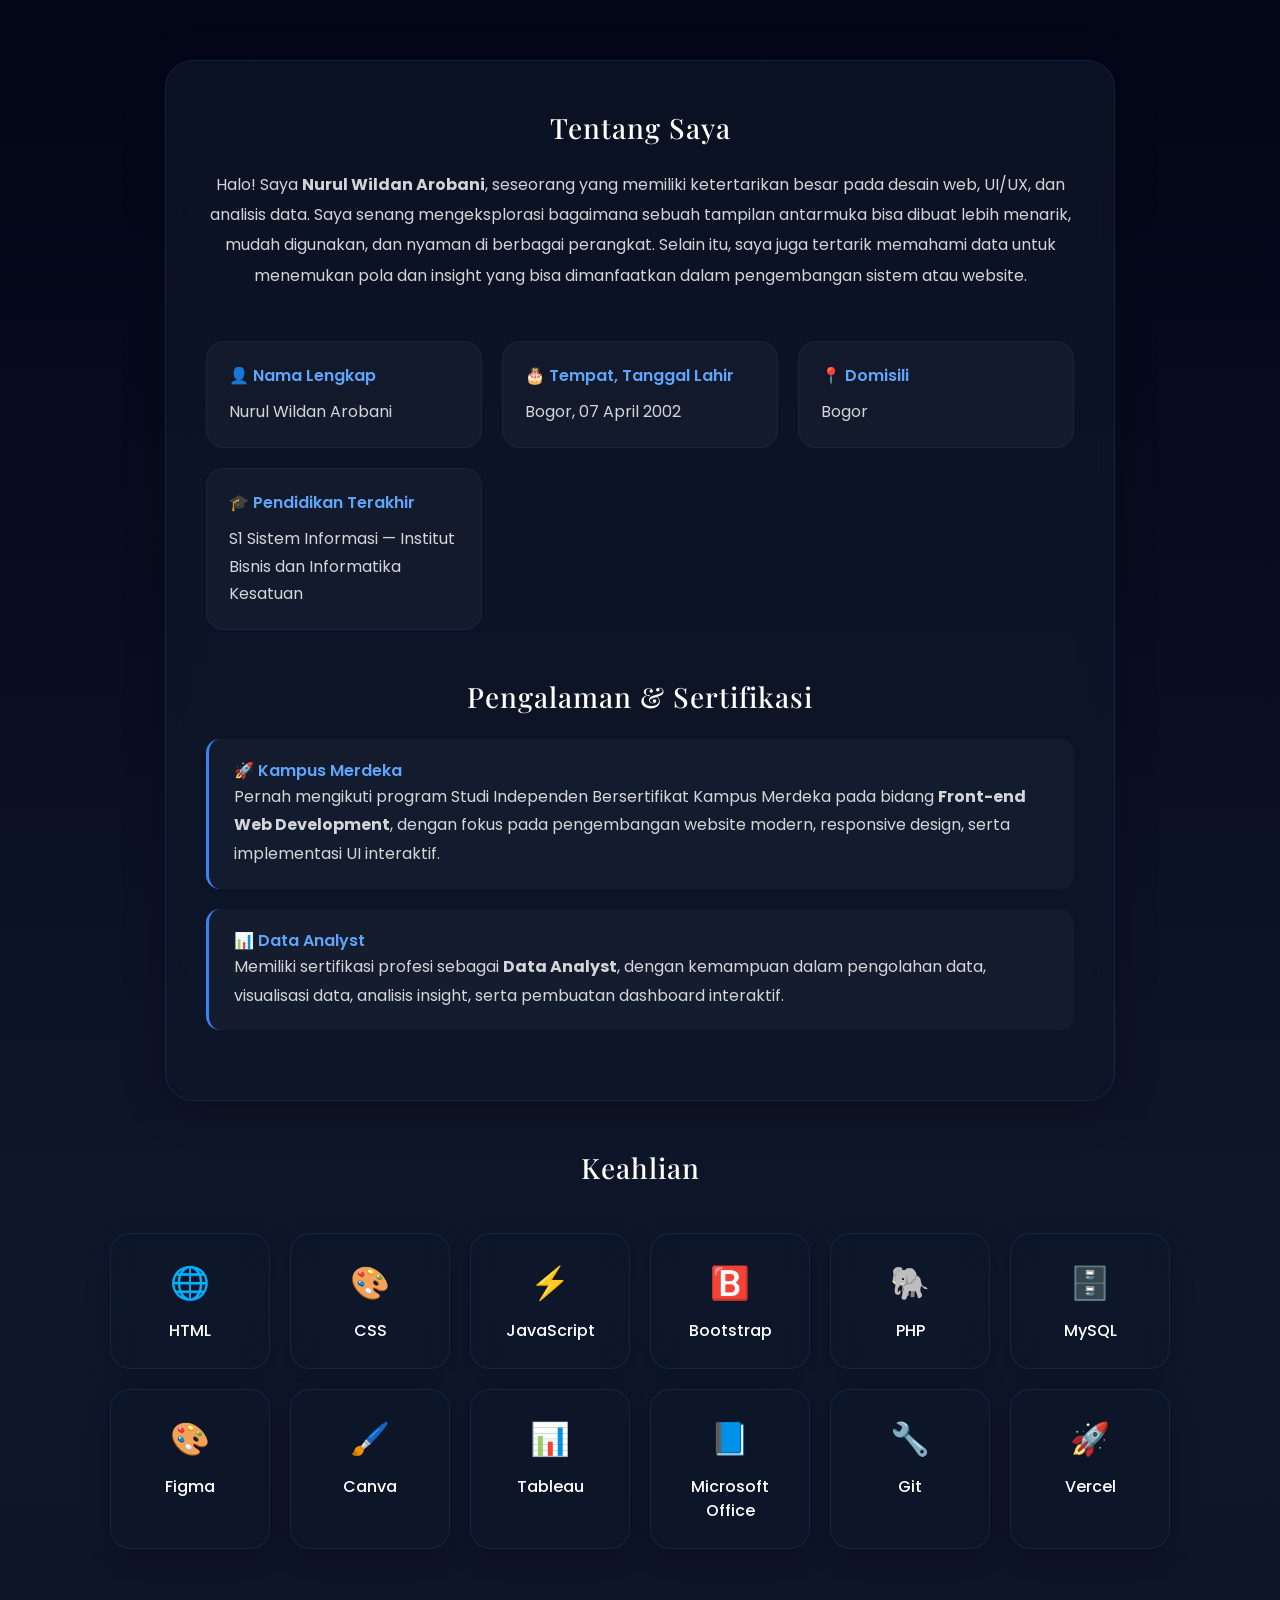
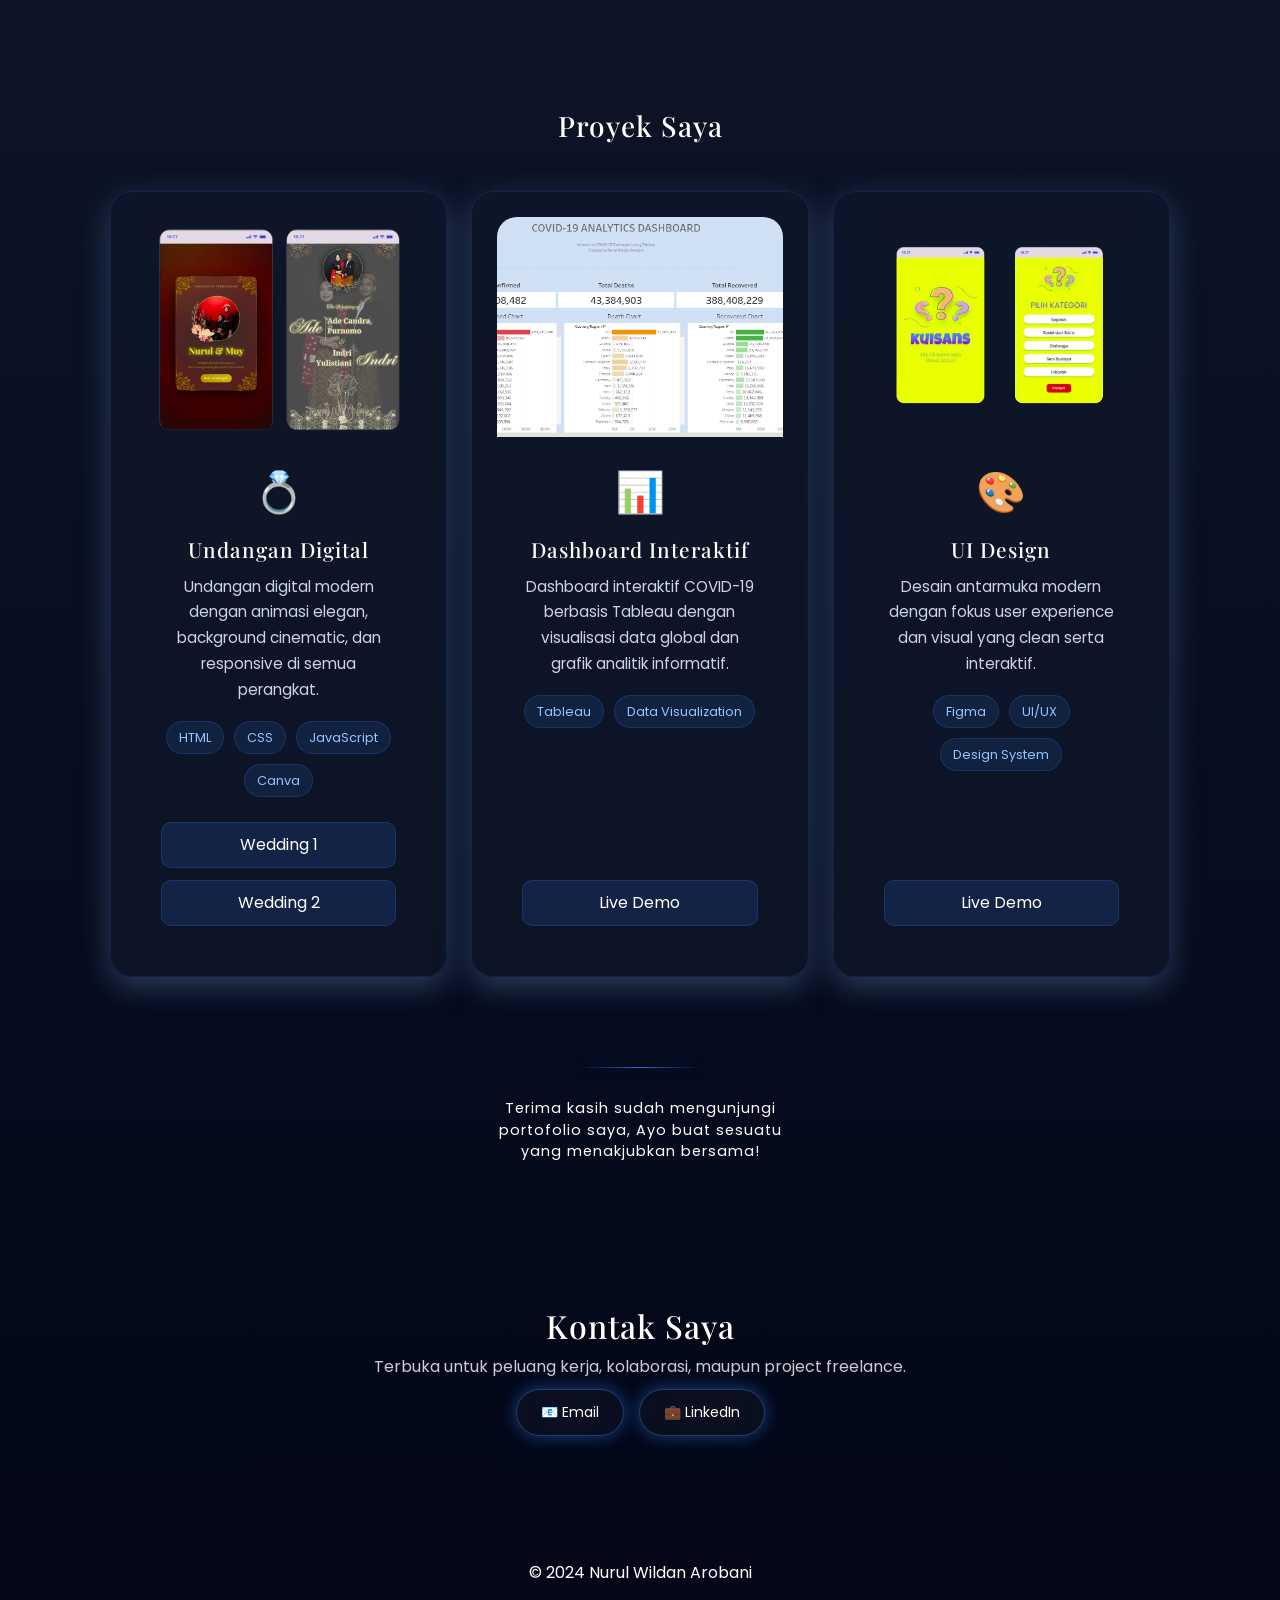
==== home.html @ 4b594f65 "samain card bg  project" ====
<!DOCTYPE html>
<html lang="en">
<head>
    <meta charset="UTF-8">
    <meta name="viewport" content="width=device-width, initial-scale=1.0">
    <title>About Me</title>
      <!-- Bootstrap -->
  <link href="https://cdn.jsdelivr.net/npm/bootstrap@5.3.0/dist/css/bootstrap.min.css" rel="stylesheet">
  <link rel="stylesheet" href="https://unpkg.com/aos@2.3.4/dist/aos.css">
    <!-- Google Fonts -->
  <link href="https://fonts.googleapis.com/css2?family=Playfair+Display:wght@500;600;700&family=Poppins:wght@300;400;500;600&display=swap" rel="stylesheet">
  <!-- CSS -->
  <link rel="stylesheet" href="style.css">
</head>
<body>

<!-- About -->
<section id="about" class="about-section" data-aos="fade-up">

  <div class="container">

    <div class="about-card">

      <h3>Tentang Saya</h3>

      <p class="about-desc">
        Halo! Saya <strong>Nurul Wildan Arobani</strong>, seseorang yang memiliki ketertarikan besar pada desain web, UI/UX, dan analisis data. Saya senang mengeksplorasi bagaimana sebuah tampilan antarmuka bisa dibuat lebih menarik, mudah digunakan, dan nyaman di berbagai perangkat. Selain itu, saya juga tertarik memahami data untuk menemukan pola dan insight yang bisa dimanfaatkan dalam pengembangan sistem atau website.
      </p>

      <div class="about-grid">

        <div class="about-item">
          <span>👤 Nama Lengkap</span>
          <p>Nurul Wildan Arobani</p>
        </div>

        <div class="about-item">
          <span>🎂 Tempat, Tanggal Lahir</span>
          <p>Bogor, 07 April 2002</p>
        </div>

        <div class="about-item">
          <span>📍 Domisili</span>
          <p>Bogor</p>
        </div>

        <div class="about-item">
          <span>🎓 Pendidikan Terakhir</span>
          <p>
            S1 Sistem Informasi —
            Institut Bisnis dan Informatika Kesatuan
          </p>
        </div>

      </div>

      <div class="experience-box">

        <h3>Pengalaman & Sertifikasi</h3>

        <div class="experience-item" data-aos="fade-up">
          <span>🚀 Kampus Merdeka</span>

          <p>
            Pernah mengikuti program Studi Independen Bersertifikat
            Kampus Merdeka pada bidang
            <strong>Front-end Web Development</strong>,
            dengan fokus pada pengembangan website modern,
            responsive design, serta implementasi UI interaktif.
          </p>
        </div>

        <div class="experience-item" data-aos="fade-up">
          <span>📊 Data Analyst</span>

          <p>
            Memiliki sertifikasi profesi sebagai
            <strong>Data Analyst</strong>,
            dengan kemampuan dalam pengolahan data,
            visualisasi data, analisis insight,
            serta pembuatan dashboard interaktif.
          </p>
        </div>

      </div>

    </div>

  </div>

</section>

<!-- TECH STACK -->
<section id="tech-stack" class="tech-section">

  <div class="container">

    <h3 class="text-center mb-5" data-aos="zoom-in">
      Keahlian
    </h3>

    <div class="tech-grid">

      <div class="tech-item" data-aos="fade-up">
        <span>🌐</span>
        <p>HTML</p>
      </div>

      <div class="tech-item" data-aos="fade-up">
        <span>🎨</span>
        <p>CSS</p>
      </div>

      <div class="tech-item" data-aos="fade-up">
        <span>⚡</span>
        <p>JavaScript</p>
      </div>

      <div class="tech-item" data-aos="fade-up">
        <span>🅱️</span>
        <p>Bootstrap</p>
      </div>

      <div class="tech-item" data-aos="fade-up">
        <span>🐘</span>
        <p>PHP</p>
      </div>

      <div class="tech-item" data-aos="fade-up">
        <span>🗄️</span>
        <p>MySQL</p>
      </div>

      <div class="tech-item" data-aos="fade-up">
        <span>🎨</span>
        <p>Figma</p>
      </div>

      <div class="tech-item" data-aos="fade-up">
        <span>🖌️</span>
        <p>Canva</p>
      </div>

      <div class="tech-item" data-aos="fade-up">
        <span>📊</span>
        <p>Tableau</p>
      </div>

      <div class="tech-item" data-aos="fade-up">
        <span>📘</span>
        <p>Microsoft Office</p>
      </div>

      <div class="tech-item" data-aos="fade-up">
        <span>🔧</span>
        <p>Git</p>
      </div>

      <div class="tech-item" data-aos="fade-up">
        <span>🚀</span>
        <p>Vercel</p>
      </div>

    </div>

  </div>

</section>

<!-- Project -->
<section id="project">

  <div class="container">

    <h3 class="text-center mb-5" data-aos="zoom-in">
      Proyek Saya
    </h3>

    <div class="row g-4">

      <!-- PROJECT 1 -->
      <div class="col-12 col-md-6 col-lg-4" data-aos="zoom-in">

        <div class="card project-card">

          <img src="img/bgprojects.png"
               alt="Wedding Invitation"
               class="project-image">

          <div class="project-content">

            <div>
              <div class="project-icon">💍</div>

              <h3>Undangan Digital</h3>

              <p>
                Undangan digital modern dengan animasi elegan,
                background cinematic, dan responsive di semua perangkat.
              </p>

              <div class="project-tech">
                <span>HTML</span>
                <span>CSS</span>
                <span>JavaScript</span>
                <span>Canva</span>
              </div>
            </div>

            <div class="project-buttons">

              <a href="https://wedding-nurul-muy.vercel.app/"
                 target="_blank"
                 class="project-wd">

                Wedding 1
              </a>

              <a href="https://ade-indri.my.canva.site/ourwedding"
                 target="_blank"
                 class="project-wd">

                Wedding 2
              </a>

            </div>

          </div>

        </div>

      </div>

      <!-- PROJECT 2 -->
      <div class="col-12 col-md-6 col-lg-4" data-aos="zoom-in">

        <div class="card project-card">

          <img src="img/dashboardvisual.png"
               alt="Dashboard Interaktif"
               class="project-image">

          <div class="project-content">

            <div>

              <div class="project-icon">📊</div>

              <h3>Dashboard Interaktif</h3>

              <p>
                Dashboard interaktif COVID-19 berbasis Tableau dengan
                visualisasi data global dan grafik analitik informatif.
              </p>

              <div class="project-tech">
                <span>Tableau</span>
                <span>Data Visualization</span>
              </div>

            </div>

            <div class="project-buttons">

              <a href="https://prod-apsoutheast-c.online.tableau.com/#/site/202210056-c04e149259/views/GlobalCOVID-19AnalyticsDashboard/Dashboard?:iid=1"
                 target="_blank"
                 class="project-wd">

                Live Demo
              </a>

            </div>

          </div>

        </div>

      </div>

      <!-- PROJECT 3 -->
      <div class="col-12 col-md-6 col-lg-4" data-aos="zoom-in">

        <div class="card project-card">

          <img src="img/quizz1.png"
               alt="UI Design Project"
               class="project-image">

          <div class="project-content">

            <div>

              <div class="project-icon">🎨</div>

              <h3>UI Design</h3>

              <p>
                Desain antarmuka modern dengan fokus user experience
                dan visual yang clean serta interaktif.
              </p>

              <div class="project-tech">
                <span>Figma</span>
                <span>UI/UX</span>
                <span>Design System</span>
              </div>

            </div>

            <div class="project-buttons">

              <a href="https://www.figma.com/proto/cIwwd30l8bQNE3BjrJT1BF/quizz-app?node-id=1-13&p=f&t=pZZPyq2mwiGAbmTc-1&scaling=contain&content-scaling=fixed&page-id=0%3A1&starting-point-node-id=1%3A136&show-proto-sidebar=1"
                 target="_blank"
                 class="project-wd">

                Live Demo
              </a>

            </div>

          </div>

        </div>

      </div>

    </div>

  </div>

</section>

<section class="closing-section" data-aos="fade-up">

  <p class="closing-text">
    Terima kasih sudah mengunjungi <br> portofolio saya, Ayo buat sesuatu <br> yang menakjubkan bersama!
  </p>

</section>

<!-- Contact -->
<section id="contact" class="container text-center" data-aos="fade-up">

  <h2>Kontak Saya</h2>

  <p class="contact-desc">
    Terbuka untuk peluang kerja, kolaborasi, maupun project freelance.
  </p>

  <div class="contact-links">

    <a href="mailto:wildanarobani@gmail.com" class="contact-btn">
      📧 Email
    </a>

    <a href="https://www.linkedin.com/in/wildan-arobani-a87493337"
       target="_blank"
       class="contact-btn linkedin-btn">

      💼 LinkedIn
    </a>

  </div>

</section>

<!-- Footer -->
<footer>
  <p>© 2024 Nurul Wildan Arobani</p>
</footer>

<script src="script.js"></script>
<script src="https://cdn.jsdelivr.net/npm/bootstrap@5.3.0/dist/js/bootstrap.bundle.min.js"></script>
<script src="https://unpkg.com/aos@2.3.4/dist/aos.js"></script>

<script>
  AOS.init({
    duration: 1000,
    once: true,
    offset: 80
  });
</script>
</body>
</html>
---- style.css ----
:root {
  --dark: #020617;
  --blue: #3b82f6;
}
html {
  scroll-behavior: smooth;
}

body {
  font-family: 'Poppins', sans-serif;
  color: white;
  overflow-x: hidden;
  margin: 0;
  position: relative;
  overflow-x: hidden;

  background: linear-gradient(
    to bottom,
    #020617 0%,
    #0f172a 40%,
    #020617 100%
  );
}

/* ================= SPACE BACKGROUND ================= */

.stars,
.stars2,
.stars3 {
  position: fixed;
  inset: 0;

  width: 100%;
  height: 200%;

  display: block;

  z-index: 0;

  background-repeat: repeat;

  animation: moveStars linear infinite;
  will-change: transform;
  transition: transform 0.1s linear;
}

/* BINTANG KECIL */
.stars {
  background-image:
    radial-gradient(2px 2px at 20px 30px, white, transparent),
    radial-gradient(2px 2px at 40px 70px, #60a5fa, transparent),
    radial-gradient(1px 1px at 90px 40px, white, transparent),
    radial-gradient(2px 2px at 130px 80px, #3b82f6, transparent);

  background-size: 200px 200px;

  animation-duration: 70s;

  opacity: 0.4;
  transform: translateZ(0);
  will-change: transform;
}

/* BINTANG SEDANG */
.stars2 {
  background-image:
    radial-gradient(3px 3px at 50px 50px, #93c5fd, transparent),
    radial-gradient(2px 2px at 100px 120px, white, transparent);

  background-size: 300px 300px;

  animation-duration: 90s;

  opacity: 0.3;
}

/* GLOW BESAR */
.stars3 {
  background-image:
    radial-gradient(circle at center,
      rgba(59,130,246,0.15),
      transparent 70%);

  animation-duration: 110s;

  opacity: 0.5;
}

/* GERAK */
@keyframes moveStars {
  from {
    background-position: 0 0;
  }

  to {
    background-position: 0 -1000px;
  }
}

/* HEADING */
h1, h2, h3, h4, h5, h6 .navbar-brand {
  font-family: 'Playfair Display', serif;
  letter-spacing: 1px;
  margin-bottom: 10px;
}

/* HERO PROFILE */
.hero-profile {
  display: flex;

  justify-content: center;

  margin-bottom: 30px;

  position: relative;

  z-index: 1;
}

.hero-profile img {
  width: 180px;
  height: 180px;

  object-fit: cover;
  object-position: center top;

  border-radius: 50%;

  border: 3px solid rgba(59,130,246,0.5);

  box-shadow:
    0 0 30px rgba(59,130,246,0.35),
    0 0 60px rgba(59,130,246,0.15);

  animation: floating 4s ease-in-out infinite;

  transition: 0.4s ease;
}

.hero-profile img:hover {
  transform: scale(1.05);

  box-shadow:
    0 0 40px rgba(59,130,246,0.45),
    0 0 80px rgba(59,130,246,0.2);
}

@keyframes floating {
  0% {
    transform: translateY(0px);
  }

  50% {
    transform: translateY(-10px);
  }

  100% {
    transform: translateY(0px);
  }
}

/* Hero */
.hero {
  min-height: 100svh;

  display: flex;
  align-items: center;
  justify-content: center;

  text-align: center;

  padding: 20px;

  position: relative;

  /* HAPUS background di sini */
  background: transparent;
}

.container {
  max-width: 1100px;
  padding-left: 20px;
  padding-right: 20px;
}

.hero::before {
  content: "";
  position: absolute;
  width: 400px;
  height: 400px;
  background: radial-gradient(circle, rgba(59,130,246,0.25), transparent 70%);
  top: 20%;
  left: 50%;
  transform: translateX(-50%);
  filter: blur(80px);
  z-index: 0;
}

.hero .container {
  position: relative;
  z-index: 1;
}

/* Card */
.card {
  background: #0f172a;
  border-radius: 12px;
  transition: 0.3s;
  padding: 25px;
}

.card:hover {
  transform: translateY(-10px);
  box-shadow: 0 0 20px var(--blue);
}

/* Button */
.btn-primary-glow {
  font-size: 12px;
  background: transparent;
  color: white;

  border: 1px solid rgba(59,130,246,0.4);

  box-shadow:
    0 0 15px rgba(59,130,246,0.35),
    0 0 30px rgba(59,130,246,0.15);

  border-radius: 50px;
  display: inline-block;
  padding: 6px 18px;

  transition: all 0.2s ease;

  text-decoration: none;

  -webkit-tap-highlight-color: transparent;
}

.btn-primary-glow.clicked {
  background: rgb(38, 112, 231);
  transform: scale(0.96);
}

/* ================= ABOUT ================= */

.about-section {
  padding: 60px 20px 30px;
  position: relative;
  z-index: 1;
}

.about-card {
  max-width: 950px;
  margin: auto;

  background: rgba(15, 23, 42, 0.65);

  border: 1px solid rgba(59,130,246,0.15);

  border-radius: 28px;

  padding: 50px 40px;

  backdrop-filter: blur(14px);

  box-shadow:
    0 10px 40px rgba(0,0,0,0.25);

  color: white;
}

.about-card h3 {
  text-align: center;
  margin-bottom: 25px;
}

.about-desc {
  text-align: center;

  color: rgba(255,255,255,0.82);

  line-height: 1.9;

  margin-bottom: 50px;

  font-size: 1rem;
}

/* GRID INFO */
.about-grid {
  display: grid;

  grid-template-columns: repeat(auto-fit, minmax(250px, 1fr));

  gap: 20px;

  margin-bottom: 50px;
}

.about-item {
  background: rgba(255,255,255,0.03);

  border: 1px solid rgba(59,130,246,0.12);

  border-radius: 18px;

  padding: 22px;

  transition: 0.3s ease;
}

.about-item:hover {
  transform: translateY(-5px);

  box-shadow:
    0 0 20px rgba(59,130,246,0.12);
}

.about-item span {
  display: block;

  color: #60a5fa;

  font-weight: 600;

  margin-bottom: 10px;
}

.about-item p {
  margin: 0;

  color: rgba(255,255,255,0.82);

  line-height: 1.7;
}

/* EXPERIENCE */
.experience-box h3 {
  margin-bottom: 25px;
  text-align: center;
}

.experience-item {
  background: rgba(255,255,255,0.03);

  border-left: 3px solid #3b82f6;

  padding: 20px 25px;

  border-radius: 14px;

  margin-bottom: 20px;
}

.experience-item span {
  display: block;

  color: #60a5fa;

  font-weight: 600;

}

.experience-item p {
  color: rgba(255,255,255,0.82);

  line-height: 1.8;

  margin: 0;
}

/* PROJECT CARD */
/* PROJECT CARD */
.project-card {
  position: relative;

  background: rgba(15, 23, 42, 0.75);
  border: 1px solid rgba(59,130,246,0.15);
  

  border-radius: 22px;

  overflow: hidden;

  transition: all 0.35s ease;

  backdrop-filter: blur(10px);

  box-shadow:
    0 10px 30px rgba(49, 72, 109, 0.8);
}

/* GLOW */
.project-card::before {
  content: "";

  position: absolute;

  inset: -2px;

  background: radial-gradient(
    circle at top,
    rgba(59,130,246,0.35),
    transparent 70%
  );

  opacity: 0;

  transition: opacity 0.35s ease;

  z-index: 0;
}

/* ISI CARD DI ATAS GLOW */
.project-card * {
  position: relative;
  z-index: 1;
  
}

/* HOVER */
.project-card:hover {
  transform: translateY(-10px);

  border-color: rgba(59,130,246,0.35);

  box-shadow:
    0 20px 40px rgba(59,130,246,0.15),
    0 0 25px rgba(59,130,246,0.18);
}

/* AKTIFKAN GLOW */
.project-card:hover::before {
  opacity: 1;
}

/* ICON */
.project-icon {
  font-size: 2.5rem;
  margin-bottom: 15px;
}

/* JUDUL */
.project-card h3 {
  font-size: 1.3rem;
  margin-bottom: 12px;
  color: white;
}

/* DESKRIPSI */
.project-card p {
  color: #cbd5e1;
  font-size: 0.95rem;
  line-height: 1.7;
}

/* HOVER */
.project-card:hover {
  transform: translateY(-10px);
  border-color: rgba(59,130,246,0.5);

  box-shadow:
    0 20px 40px rgba(59,130,246,0.18),
    0 0 20px rgba(59,130,246,0.15);
}

/* IMAGE */
.project-image {
  width: 100%;
  height: 220px;

  object-fit: cover;

  border-radius: 20px 20px 0 0;
}

/* CONTENT */
.project-content {
  padding: 25px;
  text-align: center;
}

/* SAMAKAN TINGGI CARD */
.project-card,
.project-ui {
  height: 100%;

  display: flex;

  flex-direction: column;
}

/* CONTENT FLEX */
.project-content {
  flex: 1;

  display: flex;

  flex-direction: column;

  justify-content: space-between;
}

/* ================= TECH STACK ================= */
.tech-section {
  position: relative;
  padding-top: 20px;
  z-index: 1;
}

.tech-grid {
  display: grid;

  grid-template-columns: repeat(auto-fit, minmax(140px, 1fr));

  gap: 20px;
}

.tech-item {
  background: rgba(15,23,42,0.65);

  border: 1px solid rgba(59,130,246,0.15);

  border-radius: 20px;

  padding: 25px 20px;

  text-align: center;

  backdrop-filter: blur(10px);

  transition: 0.35s ease;

  box-shadow:
    0 10px 25px rgba(0,0,0,0.2);
}

.tech-item:hover {
  transform: translateY(-8px);

  border-color: rgba(59,130,246,0.4);

  box-shadow:
    0 15px 35px rgba(59,130,246,0.15),
    0 0 20px rgba(59,130,246,0.1);
}

.tech-item span {
  font-size: 2rem;

  display: block;

  margin-bottom: 12px;
}

.tech-item p {
  margin: 0;

  color: white;

  font-weight: 500;
}

/* TECH STACK */
.project-tech {
  display: flex;

  gap: 10px;
  align-items: center;
  justify-content: center;

  flex-wrap: wrap;

  margin-top: 18px;
}

.project-icon {
    text-align: center;
}

.project-tech span {
  background: rgba(59,130,246,0.12);

  border: 1px solid rgba(59,130,246,0.2);

  padding: 6px 12px;

  border-radius: 30px;

  font-size: 0.8rem;

  color: #93c5fd;
}

/* BUTTONS */
.project-buttons {
  display: flex;

  gap: 12px;

  margin-top: 25px;

  flex-wrap: wrap;
}

.project-wd {
  flex: 1;

  text-align: center;

  text-decoration: none;

  padding: 10px;
  

  border-radius: 10px;

  background: rgba(59,130,246,0.15);

  border: 1px solid rgba(59,130,246,0.2);

  color: white;

  transition: 0.3s ease;
  min-width: 120px;
}

.project-wd:hover {
  background: rgba(59,130,246,0.25);

  transform: translateY(-2px);

  color: white;
}

/* PROJECT UI CARD */
.project-ui {
  background: rgba(255, 255, 255, 0.03);
  border: 1px solid rgba(59,130,246,0.2);
  border-radius: 16px;
  overflow: hidden;
  transition: 0.3s ease;
  height: 100%;
}

.project-ui:hover {
  transform: translateY(-6px);
  border-color: rgba(59,130,246,0.4);
}

/* CONTENT */
.project-ui .project-content {
  padding: 25px;
  text-align: center;
}

/* ICON */
.project-ui .project-icon {
  font-size: 2.2rem;
  margin-bottom: 10px;
}

/* TITLE */
.project-ui h3 {
  margin-bottom: 10px;
  color: #fff;
}

/* DESCRIPTION */
.project-ui p {
  font-size: 0.95rem;
  color: rgba(255,255,255,0.7);
  line-height: 1.6;
}

/* TECH STACK */
.project-ui .project-tech {
  display: flex;
  gap: 10px;
  justify-content: center;
  flex-wrap: wrap;
  margin-top: 18px;
}

.project-ui .project-tech span {
  background: rgba(59,130,246,0.12);
  border: 1px solid rgba(59,130,246,0.2);
  padding: 6px 12px;
  border-radius: 30px;
  font-size: 0.8rem;
  color: #93c5fd;
}

.outline-btn {
  background: transparent;
}


section {
  background: transparent;
  padding: 80px 20px;
  position: relative;
  z-index: 1;
}

/* ================= CLOSING SECTION ================= */

.closing-section {
  text-align: center;

  padding: 10px 20px 50px;

  position: relative;
  z-index: 1;
}

/* GARIS GLOW */
.closing-section::before {
  content: "";

  display: block;

  width: 120px;
  height: 1px;

  margin: 0 auto 30px;

  background: linear-gradient(
    to right,
    transparent,
    rgba(59,130,246,0.8),
    transparent
  );

  box-shadow:
    0 0 15px rgba(59,130,246,0.35);
}

.closing-text {
  color: white;
  font-family: 'Poppins', sans-serif;

  font-size: 0.9rem;

  letter-spacing: 1px;

  margin-bottom: 14px;
}


/* ================= CONTACT ================= */

.contact-desc {
  color: rgba(255,255,255,0.8);

  margin-bottom: 10px;
}

.contact-links {
  display: flex;


  justify-content: center;
  font-size: 14px;

  gap: 15px;

  flex-wrap: wrap;
}

.contact-btn {
  text-decoration: none;

  color: white;

  padding: 12px 24px;

  border-radius: 50px;

  border: 1px solid rgba(59,130,246,0.4);
  box-shadow:
    0 0 15px rgba(59,130,246,0.35),
    0 0 30px rgba(59,130,246,0.15);

  background: rgba(255,255,255,0.03);

  backdrop-filter: blur(10px);

  transition: 0.3s ease;
}

.contact-btn:hover {
  background: rgba(59,130,246,0.15);

  transform: translateY(-2px);

  border-color: rgba(59,130,246,0.8);

  color: white;
}

/* LINKEDIN */
.linkedin-btn {
  border-color: rgba(96,165,250,0.3);
  font-size: 14px;
}

footer {
  text-align: center;
  padding: 20px 10px;
  background: transparent;
  position: relative;
  z-index: 1;
}

/* pastikan isi tengah */
footer p {
  margin: 0;
  padding: 25px 10px;
}

.typing-wrapper {
  min-height: 40px; /* kasih ruang tetap */
  text-align: center;
  display: flex;
  align-items: center;
  justify-content: center;
}

.typing {
  font-size: 1.1rem;
  line-height: 1.5;
  display: block;
  min-width: 200px; /* opsional biar stabil */
}


.typing::after {
  content: "|";
  margin-left: 5px;
  animation: blink 1s infinite;
}

@keyframes blink {
  50% { opacity: 0; }
}


/* ================= RESPONSIVE ================= */

/* Mobile */
@media (max-width: 576px) {

  section {
    padding: 50px 20px;
  }


  /* HERO */
  .hero {
    min-height: 100svh;
    padding: 20px;
  }

  h1 {
    font-size: 24px;
  }

  h2 {
    font-size: 20px;
  }

  p {
    font-size: 14px;
    line-height: 1.7;
  }

  .hero p {
    font-size: 14px;
  }

  .text-center {
    font-size: 20px;
  }

  .typing-wrapper {
    min-height: 30px;
  }

  .typing {
    font-size: 14px;
  }

  .btn-primary-glow:hover {
  background: rgba(59,130,246,0.8);

  transform: translateY(-2px);

  color: white;
  }

  /* ================= About ================= */
  .about-section {
    padding: 80px 16px;
  }

  
  .about-card {
    padding: 30px 18px;

    border-radius: 22px;
  }

  .about-card h2 {
    font-size: 1.7rem;

    margin-bottom: 18px;
  }

  .about-desc {
    font-size: 0.92rem;

    line-height: 1.8;

    margin-bottom: 35px;
  }

  .about-grid {
    grid-template-columns: 1fr;

    gap: 15px;

    margin-bottom: 35px;
  }

  .about-item {
    padding: 18px;
  }

  .about-item span {
    font-size: 0.9rem;
  }

  .about-item p {
    font-size: 0.9rem;

    line-height: 1.7;
  }

  .experience-box h3 {
    font-size: 1.2rem;

    margin-bottom: 18px;
  }

  .experience-item {
    padding: 18px;
  }

  .experience-item span {
    font-size: 0.92rem;
  }

  .experience-item p {
    font-size: 0.9rem;

    line-height: 1.8;
  }
  .tech-grid {
  grid-template-columns: repeat(2, 1fr);
  gap: 14px;
  }

  .tech-item {
  padding: 18px 12px;
  }

  .tech-item span {
  font-size: 1.5rem;
  }

  .tech-item p {
  font-size: 0.85rem;
  }
  /* CARD */
  .card {
    text-align: center;
    padding: 20px;
  }

  .card:active {
   transform: scale(0.97);
   box-shadow: 0 0 15px var(--blue);
  }

   .project-card {
    padding: 25px 20px !important;
    border-radius: 18px;
  }

  .project-card::before {
    opacity: 0.7;
  }

  .project-wd {
    font-size: 12px;
  }

  /* EFEK SENTUH */
  .project-card:active {
    transform: scale(0.97);

    box-shadow:
      0 0 25px rgba(59,130,246,0.2),
      0 0 40px rgba(59,130,246,0.1);
  }

  .project-icon {
    font-size: 2rem;
    margin-bottom: 12px;
  }

  .project-card h3 {
    font-size: 1.1rem;
  }

  .project-card p {
    font-size: 0.9rem;
    line-height: 1.6;
  }

  .project-image {
    height: 180px;
  }

  .project-buttons {
    flex-direction: column;
    
  }

  .project-ui .project-icon {
    font-size: 1.8rem;
  }

  .project-ui .project-tech span {
    font-size: 0.75rem;
    padding: 5px 10px;
  }

  /* GLOW LEBIH KECIL */
  .hero::before {
    width: 180px;
    height: 180px;
    filter: blur(50px);
  }

  .touch-device .card:active {
  transform: scale(0.96);
   box-shadow: 0 0 20px var(--blue);
  }

  .closing-section {
    padding: 0 16px 40px;
  }

  .closing-section::before {
    width: 90px;

    margin-bottom: 24px;
  }

  .closing-text {
    font-size: 0.95rem;

    margin-bottom: 10px;
  }

  /* FOOTER */
  footer {
    font-size: 0.9rem;
    padding: 15px;
  }
}
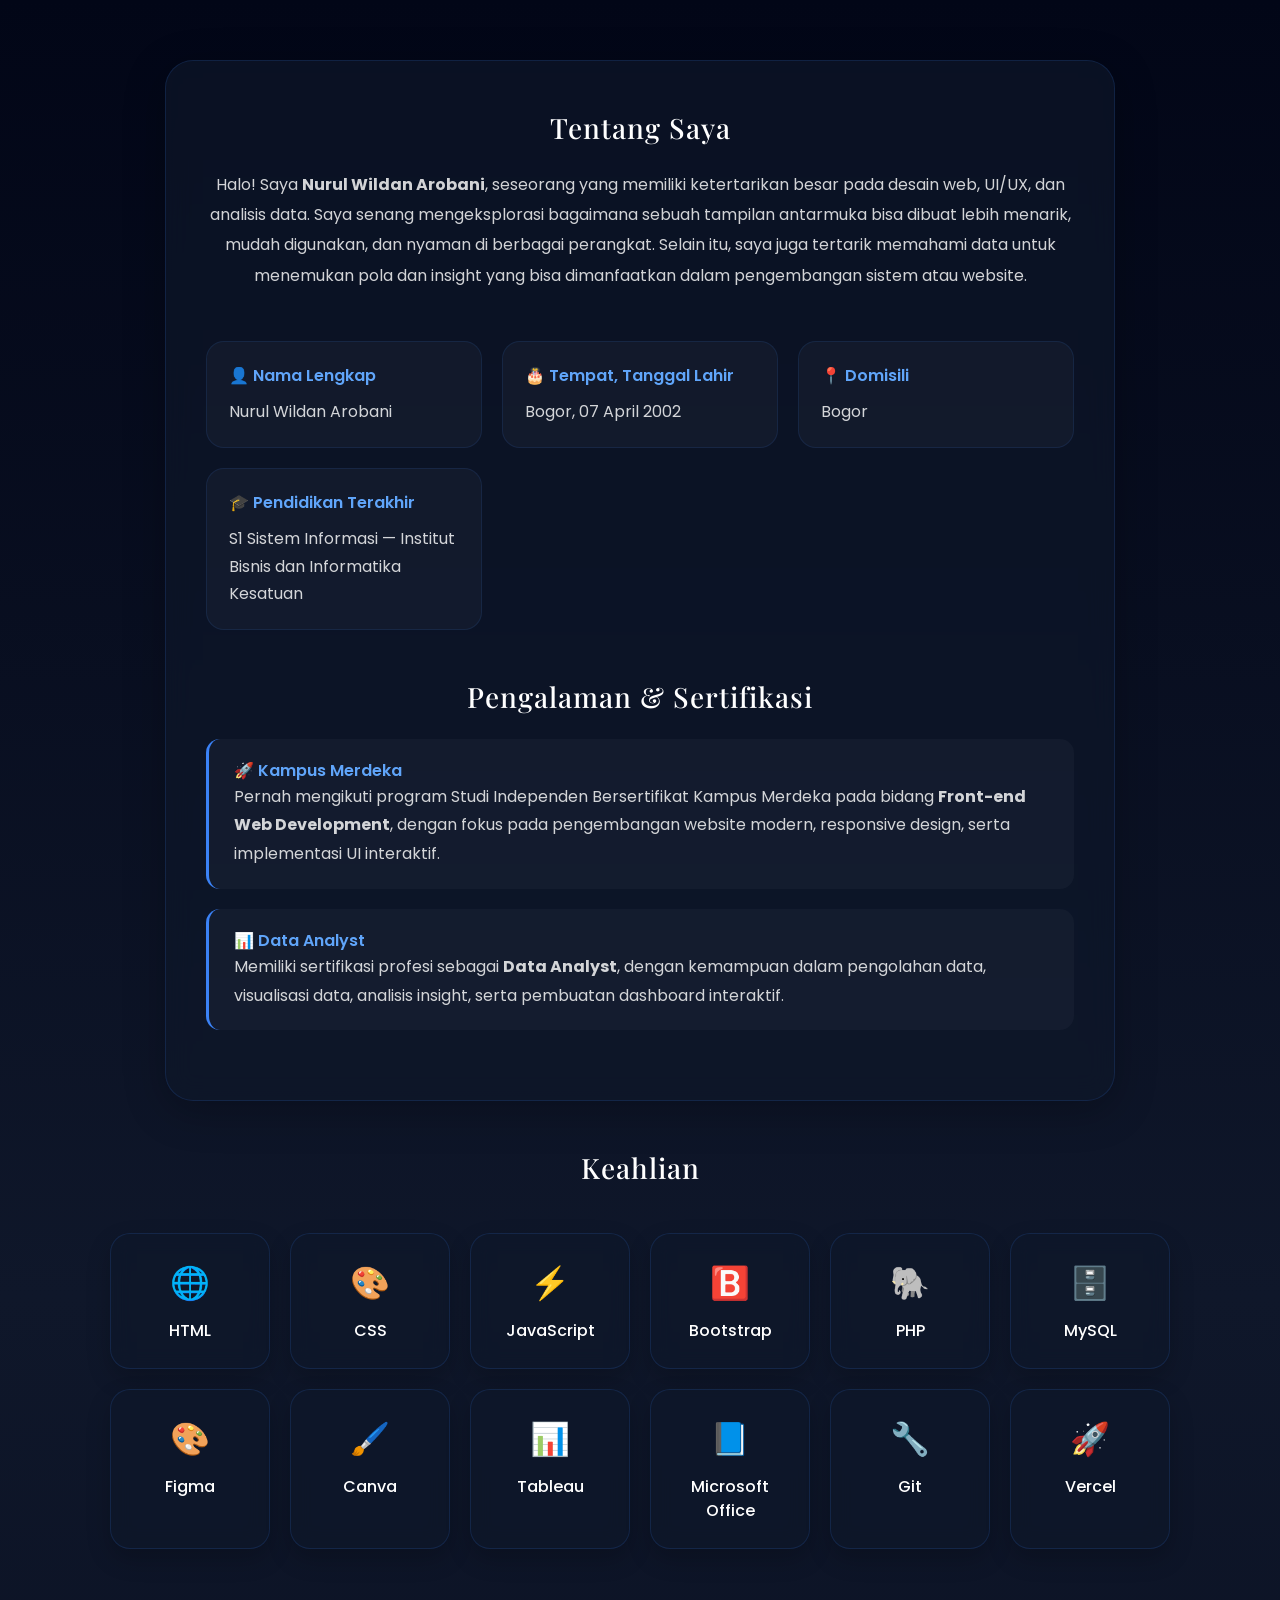
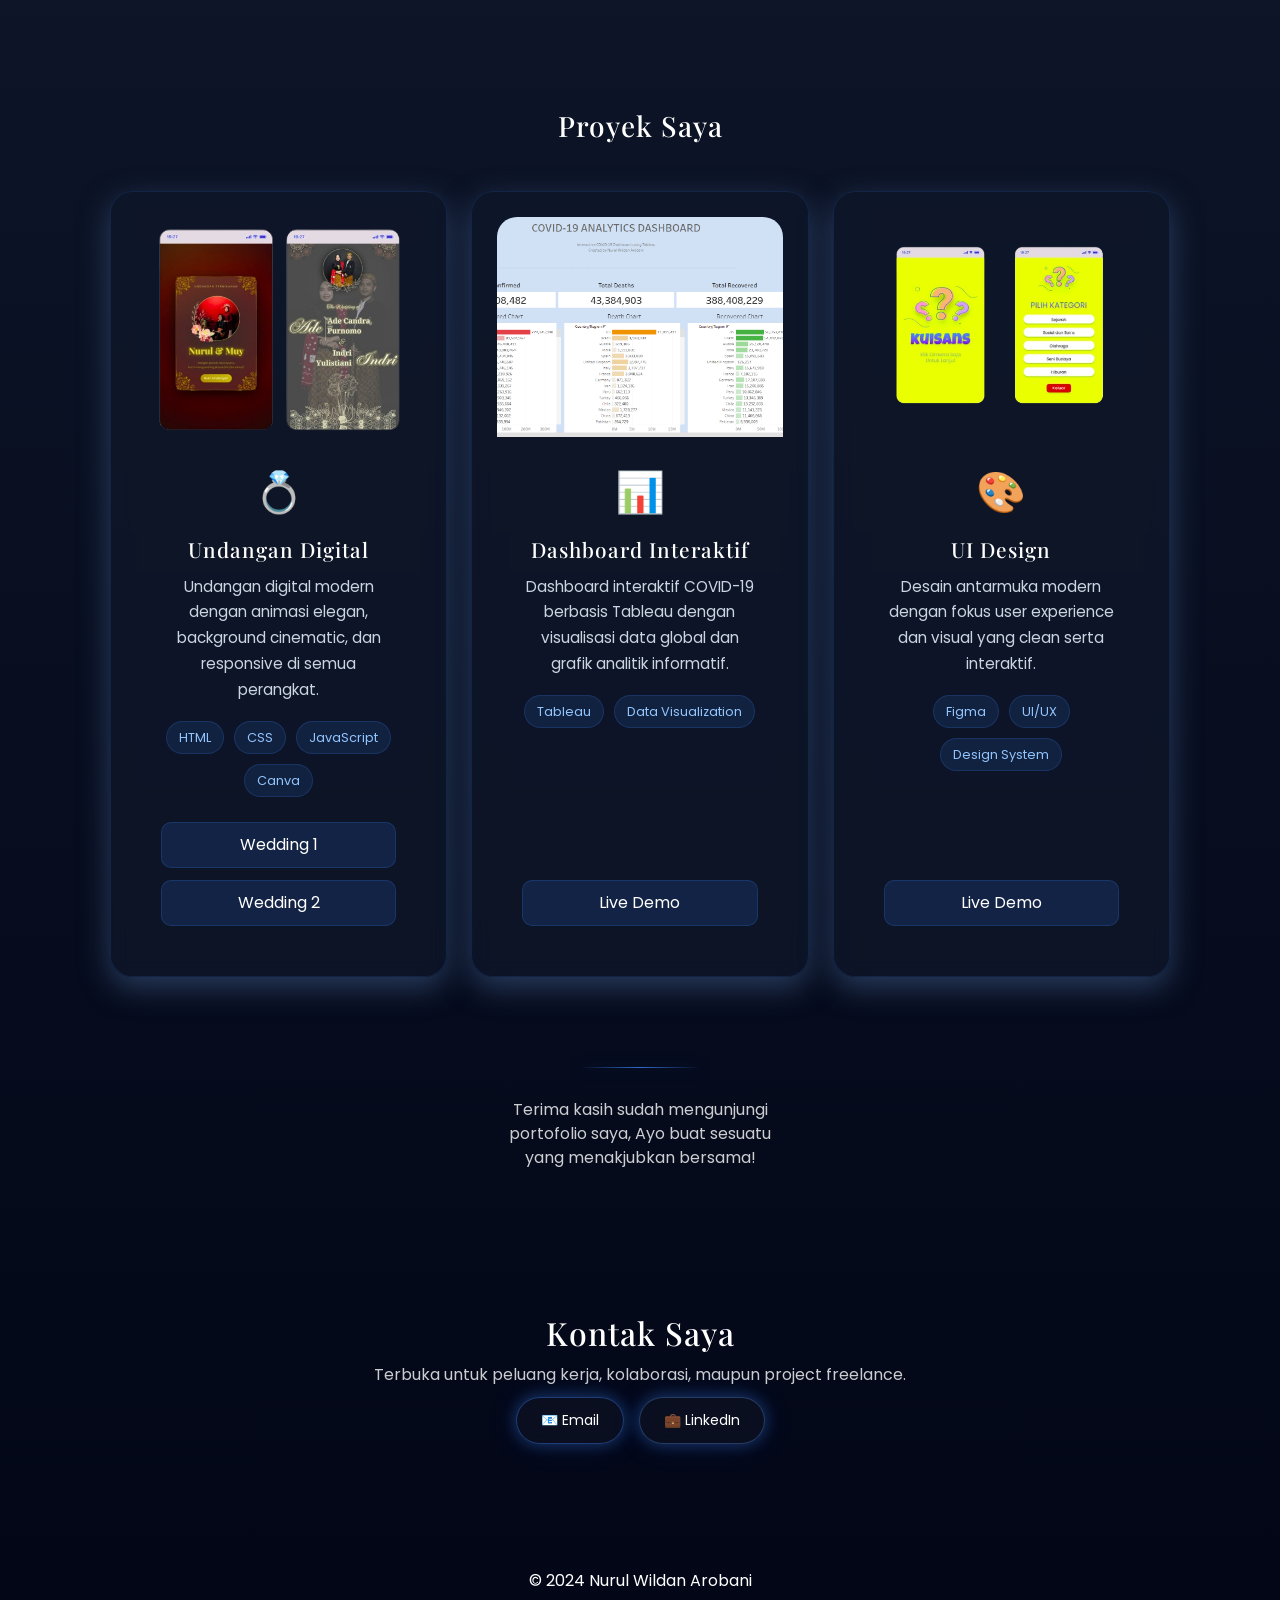
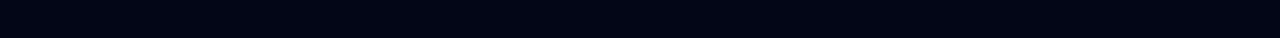
==== commit e4aef2f2: "masih link preview" ====
--- a/home.html
+++ b/home.html
@@ -1,384 +1,346 @@
-<!DOCTYPE html>
+<!doctype html>
 <html lang="en">
-<head>
-    <meta charset="UTF-8">
-    <meta name="viewport" content="width=device-width, initial-scale=1.0">
+  <head>
+    <meta charset="UTF-8" />
+    <meta name="viewport" content="width=device-width, initial-scale=1.0" />
     <title>About Me</title>
-      <!-- Bootstrap -->
-  <link href="https://cdn.jsdelivr.net/npm/bootstrap@5.3.0/dist/css/bootstrap.min.css" rel="stylesheet">
-  <link rel="stylesheet" href="https://unpkg.com/aos@2.3.4/dist/aos.css">
+    <!-- Bootstrap -->
+    <link
+      href="https://cdn.jsdelivr.net/npm/bootstrap@5.3.0/dist/css/bootstrap.min.css"
+      rel="stylesheet"
+    />
+    <link rel="stylesheet" href="https://unpkg.com/aos@2.3.4/dist/aos.css" />
     <!-- Google Fonts -->
-  <link href="https://fonts.googleapis.com/css2?family=Playfair+Display:wght@500;600;700&family=Poppins:wght@300;400;500;600&display=swap" rel="stylesheet">
-  <!-- CSS -->
-  <link rel="stylesheet" href="style.css">
-</head>
-<body>
-
-<!-- About -->
-<section id="about" class="about-section" data-aos="fade-up">
-
-  <div class="container">
-
-    <div class="about-card">
-
-      <h3>Tentang Saya</h3>
-
-      <p class="about-desc">
-        Halo! Saya <strong>Nurul Wildan Arobani</strong>, seseorang yang memiliki ketertarikan besar pada desain web, UI/UX, dan analisis data. Saya senang mengeksplorasi bagaimana sebuah tampilan antarmuka bisa dibuat lebih menarik, mudah digunakan, dan nyaman di berbagai perangkat. Selain itu, saya juga tertarik memahami data untuk menemukan pola dan insight yang bisa dimanfaatkan dalam pengembangan sistem atau website.
+    <link
+      href="https://fonts.googleapis.com/css2?family=Playfair+Display:wght@500;600;700&family=Poppins:wght@300;400;500;600&display=swap"
+      rel="stylesheet"
+    />
+    <!-- CSS -->
+    <link rel="stylesheet" href="style.css" />
+  </head>
+  <body>
+    <!-- About -->
+    <section id="about" class="about-section" data-aos="fade-up">
+      <div class="container">
+        <div class="about-card">
+          <h3>Tentang Saya</h3>
+
+          <p class="about-desc">
+            Halo! Saya <strong>Nurul Wildan Arobani</strong>, seseorang yang
+            memiliki ketertarikan besar pada desain web, UI/UX, dan analisis
+            data. Saya senang mengeksplorasi bagaimana sebuah tampilan antarmuka
+            bisa dibuat lebih menarik, mudah digunakan, dan nyaman di berbagai
+            perangkat. Selain itu, saya juga tertarik memahami data untuk
+            menemukan pola dan insight yang bisa dimanfaatkan dalam pengembangan
+            sistem atau website.
+          </p>
+
+          <div class="about-grid">
+            <div class="about-item">
+              <span>👤 Nama Lengkap</span>
+              <p>Nurul Wildan Arobani</p>
+            </div>
+
+            <div class="about-item">
+              <span>🎂 Tempat, Tanggal Lahir</span>
+              <p>Bogor, 07 April 2002</p>
+            </div>
+
+            <div class="about-item">
+              <span>📍 Domisili</span>
+              <p>Bogor</p>
+            </div>
+
+            <div class="about-item">
+              <span>🎓 Pendidikan Terakhir</span>
+              <p>
+                S1 Sistem Informasi — Institut Bisnis dan Informatika Kesatuan
+              </p>
+            </div>
+          </div>
+
+          <div class="experience-box">
+            <h3>Pengalaman & Sertifikasi</h3>
+
+            <div class="experience-item" data-aos="fade-up">
+              <span>🚀 Kampus Merdeka</span>
+
+              <p>
+                Pernah mengikuti program Studi Independen Bersertifikat Kampus
+                Merdeka pada bidang
+                <strong>Front-end Web Development</strong>, dengan fokus pada
+                pengembangan website modern, responsive design, serta
+                implementasi UI interaktif.
+              </p>
+            </div>
+
+            <div class="experience-item" data-aos="fade-up">
+              <span>📊 Data Analyst</span>
+
+              <p>
+                Memiliki sertifikasi profesi sebagai
+                <strong>Data Analyst</strong>, dengan kemampuan dalam pengolahan
+                data, visualisasi data, analisis insight, serta pembuatan
+                dashboard interaktif.
+              </p>
+            </div>
+          </div>
+        </div>
+
+    </section>
+
+    <!-- TECH STACK -->
+    <section id="tech-stack" class="tech-section">
+      <div class="container">
+        <h3 class="text-center mb-5" data-aos="zoom-in">Keahlian</h3>
+
+        <div class="tech-grid">
+          <div class="tech-item" data-aos="fade-up">
+            <span>🌐</span>
+            <p>HTML</p>
+          </div>
+
+          <div class="tech-item" data-aos="fade-up">
+            <span>🎨</span>
+            <p>CSS</p>
+          </div>
+
+          <div class="tech-item" data-aos="fade-up">
+            <span>⚡</span>
+            <p>JavaScript</p>
+          </div>
+
+          <div class="tech-item" data-aos="fade-up">
+            <span>🅱️</span>
+            <p>Bootstrap</p>
+          </div>
+
+          <div class="tech-item" data-aos="fade-up">
+            <span>🐘</span>
+            <p>PHP</p>
+          </div>
+
+          <div class="tech-item" data-aos="fade-up">
+            <span>🗄️</span>
+            <p>MySQL</p>
+          </div>
+
+          <div class="tech-item" data-aos="fade-up">
+            <span>🎨</span>
+            <p>Figma</p>
+          </div>
+
+          <div class="tech-item" data-aos="fade-up">
+            <span>🖌️</span>
+            <p>Canva</p>
+          </div>
+
+          <div class="tech-item" data-aos="fade-up">
+            <span>📊</span>
+            <p>Tableau</p>
+          </div>
+
+          <div class="tech-item" data-aos="fade-up">
+            <span>📘</span>
+            <p>Microsoft Office</p>
+          </div>
+
+          <div class="tech-item" data-aos="fade-up">
+            <span>🔧</span>
+            <p>Git</p>
+          </div>
+
+          <div class="tech-item" data-aos="fade-up">
+            <span>🚀</span>
+            <p>Vercel</p>
+          </div>
+        </div>
+      </div>
+    </section>
+
+    <!-- Project -->
+    <section id="project">
+      <div class="container">
+        <h3 class="text-center mb-5" data-aos="zoom-in">Proyek Saya</h3>
+
+        <div class="row g-4">
+          <!-- PROJECT 1 -->
+          <div class="col-12 col-md-6 col-lg-4" data-aos="zoom-in">
+            <div class="card project-card">
+              <img
+                src="img/bgprojects.png"
+                alt="Wedding Invitation"
+                class="project-image"
+              />
+
+              <div class="project-content">
+                <div>
+                  <div class="project-icon">💍</div>
+
+                  <h3>Undangan Digital</h3>
+
+                  <p>
+                    Undangan digital modern dengan animasi elegan, background
+                    cinematic, dan responsive di semua perangkat.
+                  </p>
+
+                  <div class="project-tech">
+                    <span>HTML</span>
+                    <span>CSS</span>
+                    <span>JavaScript</span>
+                    <span>Canva</span>
+                  </div>
+                </div>
+
+                <div class="project-buttons">
+                  <a
+                    href="https://wedding-nurul-muy.vercel.app/"
+                    target="_blank"
+                    class="project-wd"
+                  >
+                    Wedding 1
+                  </a>
+
+                  <a
+                    href="https://ade-indri.my.canva.site/ourwedding"
+                    target="_blank"
+                    class="project-wd"
+                  >
+                    Wedding 2
+                  </a>
+                </div>
+              </div>
+            </div>
+          </div>
+
+          <!-- PROJECT 2 -->
+          <div class="col-12 col-md-6 col-lg-4" data-aos="zoom-in">
+            <div class="card project-card">
+              <img
+                src="img/dashboardvisual.png"
+                alt="Dashboard Interaktif"
+                class="project-image"
+              />
+
+              <div class="project-content">
+                <div>
+                  <div class="project-icon">📊</div>
+
+                  <h3>Dashboard Interaktif</h3>
+
+                  <p>
+                    Dashboard interaktif COVID-19 berbasis Tableau dengan
+                    visualisasi data global dan grafik analitik informatif.
+                  </p>
+
+                  <div class="project-tech">
+                    <span>Tableau</span>
+                    <span>Data Visualization</span>
+                  </div>
+                </div>
+
+                <div class="project-buttons">
+                  <a
+                    href="https://prod-apsoutheast-c.online.tableau.com/#/site/202210056-c04e149259/views/GlobalCOVID-19AnalyticsDashboard/Dashboard?:iid=1"
+                    target="_blank"
+                    class="project-wd"
+                  >
+                    Live Demo
+                  </a>
+                </div>
+              </div>
+            </div>
+          </div>
+
+          <!-- PROJECT 3 -->
+          <div class="col-12 col-md-6 col-lg-4" data-aos="zoom-in">
+            <div class="card project-card">
+              <img
+                src="img/quizz1.png"
+                alt="UI Design Project"
+                class="project-image"
+              />
+
+              <div class="project-content">
+                <div>
+                  <div class="project-icon">🎨</div>
+
+                  <h3>UI Design</h3>
+
+                  <p>
+                    Desain antarmuka modern dengan fokus user experience dan
+                    visual yang clean serta interaktif.
+                  </p>
+
+                  <div class="project-tech">
+                    <span>Figma</span>
+                    <span>UI/UX</span>
+                    <span>Design System</span>
+                  </div>
+                </div>
+
+                <div class="project-buttons">
+                  <a
+                    href="https://www.figma.com/proto/cIwwd30l8bQNE3BjrJT1BF/quizz-app?node-id=1-13&p=f&t=pZZPyq2mwiGAbmTc-1&scaling=contain&content-scaling=fixed&page-id=0%3A1&starting-point-node-id=1%3A136&show-proto-sidebar=1"
+                    target="_blank"
+                    class="project-wd"
+                  >
+                    Live Demo
+                  </a>
+                </div>
+              </div>
+            </div>
+          </div>
+        </div>
+      </div>
+    </section>
+
+    <section class="closing-section" data-aos="fade-up">
+      <p class="closing-text">
+        Terima kasih sudah mengunjungi <br />
+        portofolio saya, Ayo buat sesuatu <br />
+        yang menakjubkan bersama!
       </p>
-
-      <div class="about-grid">
-
-        <div class="about-item">
-          <span>👤 Nama Lengkap</span>
-          <p>Nurul Wildan Arobani</p>
-        </div>
-
-        <div class="about-item">
-          <span>🎂 Tempat, Tanggal Lahir</span>
-          <p>Bogor, 07 April 2002</p>
-        </div>
-
-        <div class="about-item">
-          <span>📍 Domisili</span>
-          <p>Bogor</p>
-        </div>
-
-        <div class="about-item">
-          <span>🎓 Pendidikan Terakhir</span>
-          <p>
-            S1 Sistem Informasi —
-            Institut Bisnis dan Informatika Kesatuan
-          </p>
-        </div>
-
+    </section>
+
+    <!-- Contact -->
+    <section id="contact" class="container text-center" data-aos="fade-up">
+      <h2>Kontak Saya</h2>
+
+      <p class="contact-desc">
+        Terbuka untuk peluang kerja, kolaborasi, maupun project freelance.
+      </p>
+
+      <div class="contact-links">
+        <a href="mailto:wildanarobani@gmail.com" class="contact-btn">
+          📧 Email
+        </a>
+
+        <a
+          href="https://www.linkedin.com/in/wildan-arobani-a87493337"
+          target="_blank"
+          class="contact-btn linkedin-btn"
+        >
+          💼 LinkedIn
+        </a>
       </div>
-
-      <div class="experience-box">
-
-        <h3>Pengalaman & Sertifikasi</h3>
-
-        <div class="experience-item" data-aos="fade-up">
-          <span>🚀 Kampus Merdeka</span>
-
-          <p>
-            Pernah mengikuti program Studi Independen Bersertifikat
-            Kampus Merdeka pada bidang
-            <strong>Front-end Web Development</strong>,
-            dengan fokus pada pengembangan website modern,
-            responsive design, serta implementasi UI interaktif.
-          </p>
-        </div>
-
-        <div class="experience-item" data-aos="fade-up">
-          <span>📊 Data Analyst</span>
-
-          <p>
-            Memiliki sertifikasi profesi sebagai
-            <strong>Data Analyst</strong>,
-            dengan kemampuan dalam pengolahan data,
-            visualisasi data, analisis insight,
-            serta pembuatan dashboard interaktif.
-          </p>
-        </div>
-
-      </div>
-
-    </div>
-
-  </div>
-
-</section>
-
-<!-- TECH STACK -->
-<section id="tech-stack" class="tech-section">
-
-  <div class="container">
-
-    <h3 class="text-center mb-5" data-aos="zoom-in">
-      Keahlian
-    </h3>
-
-    <div class="tech-grid">
-
-      <div class="tech-item" data-aos="fade-up">
-        <span>🌐</span>
-        <p>HTML</p>
-      </div>
-
-      <div class="tech-item" data-aos="fade-up">
-        <span>🎨</span>
-        <p>CSS</p>
-      </div>
-
-      <div class="tech-item" data-aos="fade-up">
-        <span>⚡</span>
-        <p>JavaScript</p>
-      </div>
-
-      <div class="tech-item" data-aos="fade-up">
-        <span>🅱️</span>
-        <p>Bootstrap</p>
-      </div>
-
-      <div class="tech-item" data-aos="fade-up">
-        <span>🐘</span>
-        <p>PHP</p>
-      </div>
-
-      <div class="tech-item" data-aos="fade-up">
-        <span>🗄️</span>
-        <p>MySQL</p>
-      </div>
-
-      <div class="tech-item" data-aos="fade-up">
-        <span>🎨</span>
-        <p>Figma</p>
-      </div>
-
-      <div class="tech-item" data-aos="fade-up">
-        <span>🖌️</span>
-        <p>Canva</p>
-      </div>
-
-      <div class="tech-item" data-aos="fade-up">
-        <span>📊</span>
-        <p>Tableau</p>
-      </div>
-
-      <div class="tech-item" data-aos="fade-up">
-        <span>📘</span>
-        <p>Microsoft Office</p>
-      </div>
-
-      <div class="tech-item" data-aos="fade-up">
-        <span>🔧</span>
-        <p>Git</p>
-      </div>
-
-      <div class="tech-item" data-aos="fade-up">
-        <span>🚀</span>
-        <p>Vercel</p>
-      </div>
-
-    </div>
-
-  </div>
-
-</section>
-
-<!-- Project -->
-<section id="project">
-
-  <div class="container">
-
-    <h3 class="text-center mb-5" data-aos="zoom-in">
-      Proyek Saya
-    </h3>
-
-    <div class="row g-4">
-
-      <!-- PROJECT 1 -->
-      <div class="col-12 col-md-6 col-lg-4" data-aos="zoom-in">
-
-        <div class="card project-card">
-
-          <img src="img/bgprojects.png"
-               alt="Wedding Invitation"
-               class="project-image">
-
-          <div class="project-content">
-
-            <div>
-              <div class="project-icon">💍</div>
-
-              <h3>Undangan Digital</h3>
-
-              <p>
-                Undangan digital modern dengan animasi elegan,
-                background cinematic, dan responsive di semua perangkat.
-              </p>
-
-              <div class="project-tech">
-                <span>HTML</span>
-                <span>CSS</span>
-                <span>JavaScript</span>
-                <span>Canva</span>
-              </div>
-            </div>
-
-            <div class="project-buttons">
-
-              <a href="https://wedding-nurul-muy.vercel.app/"
-                 target="_blank"
-                 class="project-wd">
-
-                Wedding 1
-              </a>
-
-              <a href="https://ade-indri.my.canva.site/ourwedding"
-                 target="_blank"
-                 class="project-wd">
-
-                Wedding 2
-              </a>
-
-            </div>
-
-          </div>
-
-        </div>
-
-      </div>
-
-      <!-- PROJECT 2 -->
-      <div class="col-12 col-md-6 col-lg-4" data-aos="zoom-in">
-
-        <div class="card project-card">
-
-          <img src="img/dashboardvisual.png"
-               alt="Dashboard Interaktif"
-               class="project-image">
-
-          <div class="project-content">
-
-            <div>
-
-              <div class="project-icon">📊</div>
-
-              <h3>Dashboard Interaktif</h3>
-
-              <p>
-                Dashboard interaktif COVID-19 berbasis Tableau dengan
-                visualisasi data global dan grafik analitik informatif.
-              </p>
-
-              <div class="project-tech">
-                <span>Tableau</span>
-                <span>Data Visualization</span>
-              </div>
-
-            </div>
-
-            <div class="project-buttons">
-
-              <a href="https://prod-apsoutheast-c.online.tableau.com/#/site/202210056-c04e149259/views/GlobalCOVID-19AnalyticsDashboard/Dashboard?:iid=1"
-                 target="_blank"
-                 class="project-wd">
-
-                Live Demo
-              </a>
-
-            </div>
-
-          </div>
-
-        </div>
-
-      </div>
-
-      <!-- PROJECT 3 -->
-      <div class="col-12 col-md-6 col-lg-4" data-aos="zoom-in">
-
-        <div class="card project-card">
-
-          <img src="img/quizz1.png"
-               alt="UI Design Project"
-               class="project-image">
-
-          <div class="project-content">
-
-            <div>
-
-              <div class="project-icon">🎨</div>
-
-              <h3>UI Design</h3>
-
-              <p>
-                Desain antarmuka modern dengan fokus user experience
-                dan visual yang clean serta interaktif.
-              </p>
-
-              <div class="project-tech">
-                <span>Figma</span>
-                <span>UI/UX</span>
-                <span>Design System</span>
-              </div>
-
-            </div>
-
-            <div class="project-buttons">
-
-              <a href="https://www.figma.com/proto/cIwwd30l8bQNE3BjrJT1BF/quizz-app?node-id=1-13&p=f&t=pZZPyq2mwiGAbmTc-1&scaling=contain&content-scaling=fixed&page-id=0%3A1&starting-point-node-id=1%3A136&show-proto-sidebar=1"
-                 target="_blank"
-                 class="project-wd">
-
-                Live Demo
-              </a>
-
-            </div>
-
-          </div>
-
-        </div>
-
-      </div>
-
-    </div>
-
-  </div>
-
-</section>
-
-<section class="closing-section" data-aos="fade-up">
-
-  <p class="closing-text">
-    Terima kasih sudah mengunjungi <br> portofolio saya, Ayo buat sesuatu <br> yang menakjubkan bersama!
-  </p>
-
-</section>
-
-<!-- Contact -->
-<section id="contact" class="container text-center" data-aos="fade-up">
-
-  <h2>Kontak Saya</h2>
-
-  <p class="contact-desc">
-    Terbuka untuk peluang kerja, kolaborasi, maupun project freelance.
-  </p>
-
-  <div class="contact-links">
-
-    <a href="mailto:wildanarobani@gmail.com" class="contact-btn">
-      📧 Email
-    </a>
-
-    <a href="https://www.linkedin.com/in/wildan-arobani-a87493337"
-       target="_blank"
-       class="contact-btn linkedin-btn">
-
-      💼 LinkedIn
-    </a>
-
-  </div>
-
-</section>
-
-<!-- Footer -->
-<footer>
-  <p>© 2024 Nurul Wildan Arobani</p>
-</footer>
-
-<script src="script.js"></script>
-<script src="https://cdn.jsdelivr.net/npm/bootstrap@5.3.0/dist/js/bootstrap.bundle.min.js"></script>
-<script src="https://unpkg.com/aos@2.3.4/dist/aos.js"></script>
-
-<script>
-  AOS.init({
-    duration: 1000,
-    once: true,
-    offset: 80
-  });
-</script>
-</body>
-</html>+    </section>
+
+    <!-- Footer -->
+    <footer>
+      <p>© 2024 Nurul Wildan Arobani</p>
+    </footer>
+
+    <script src="script.js"></script>
+    <script src="https://cdn.jsdelivr.net/npm/bootstrap@5.3.0/dist/js/bootstrap.bundle.min.js"></script>
+    <script src="https://unpkg.com/aos@2.3.4/dist/aos.js"></script>
+
+    <script>
+      AOS.init({
+        duration: 1000,
+        once: true,
+        offset: 80,
+      });
+    </script>
+  </body>
+</html>
--- a/style.css
+++ b/style.css
@@ -738,12 +738,8 @@
 }
 
 .closing-text {
-  color: white;
+  color: rgba(255, 255, 255, 0.8);
   font-family: 'Poppins', sans-serif;
-
-  font-size: 0.9rem;
-
-  letter-spacing: 1px;
 
   margin-bottom: 14px;
 }
@@ -1070,11 +1066,6 @@
     margin-bottom: 24px;
   }
 
-  .closing-text {
-    font-size: 0.95rem;
-
-    margin-bottom: 10px;
-  }
 
   /* FOOTER */
   footer {
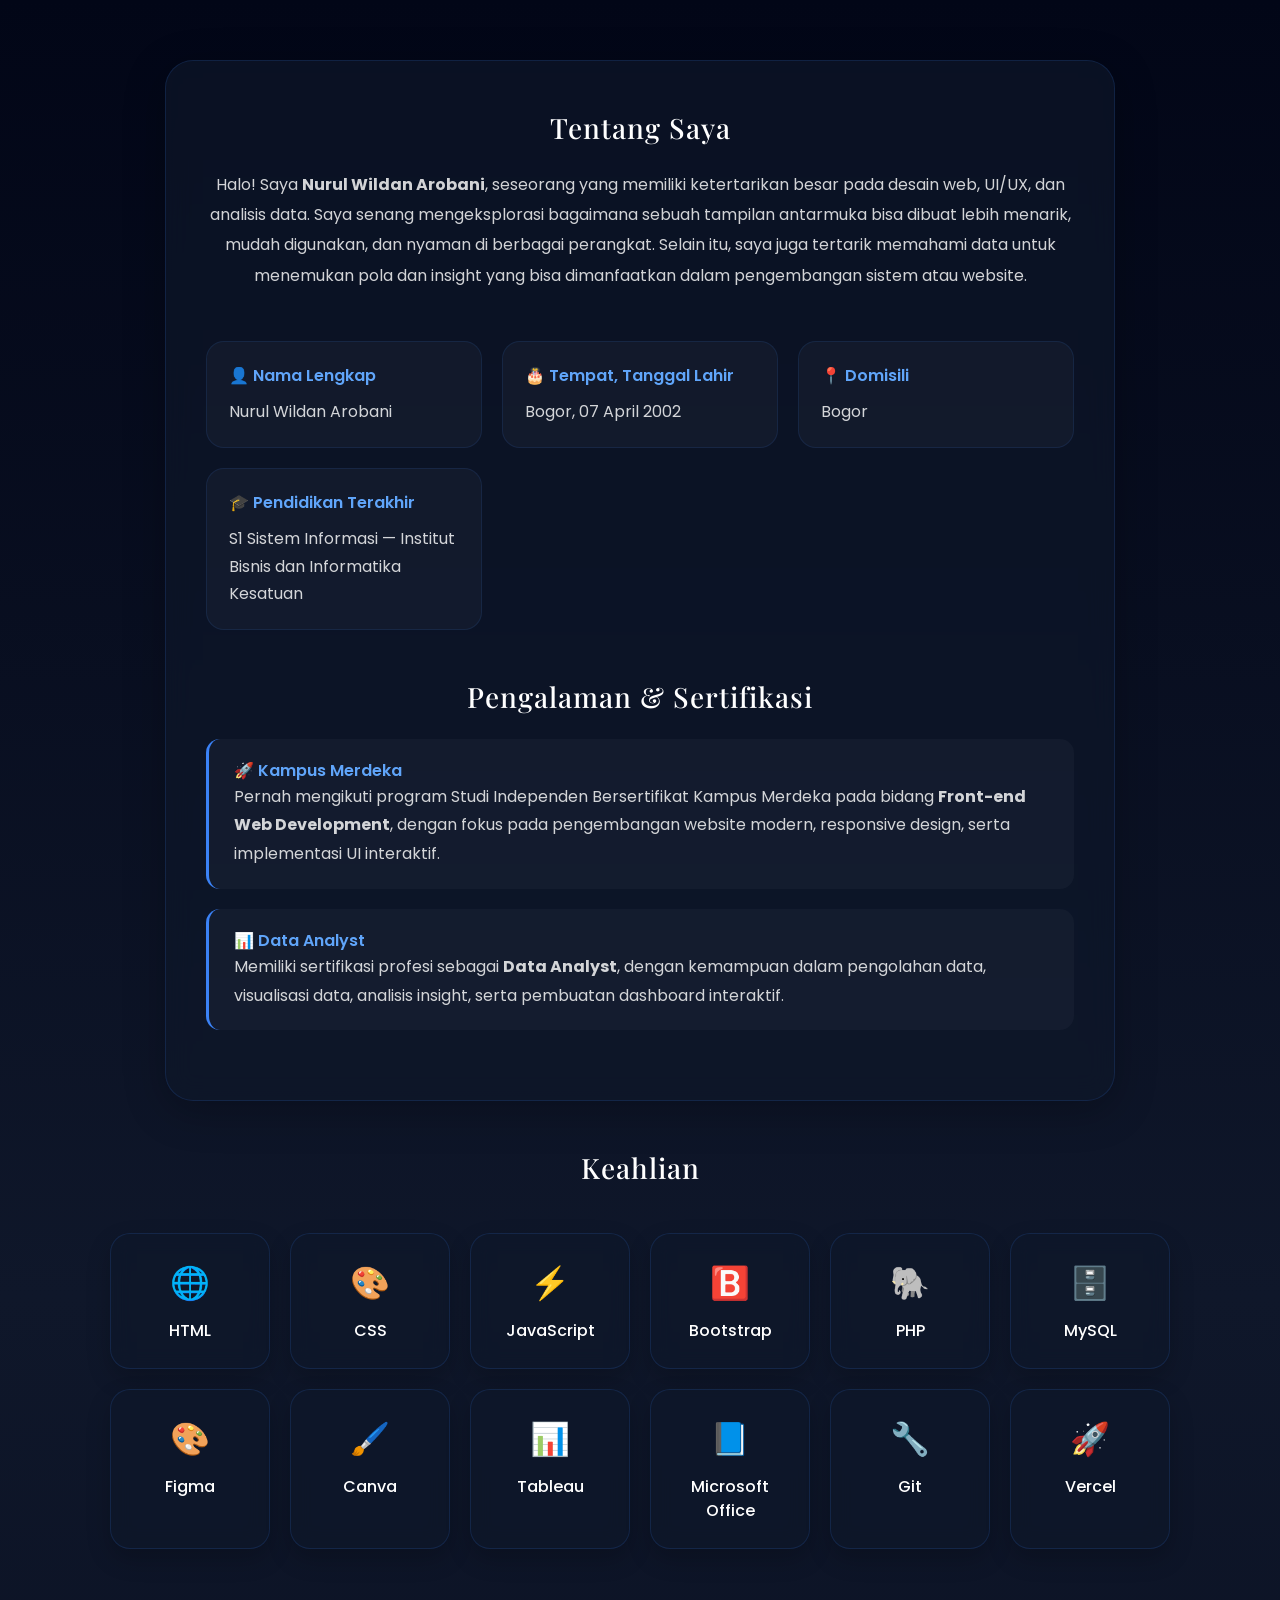
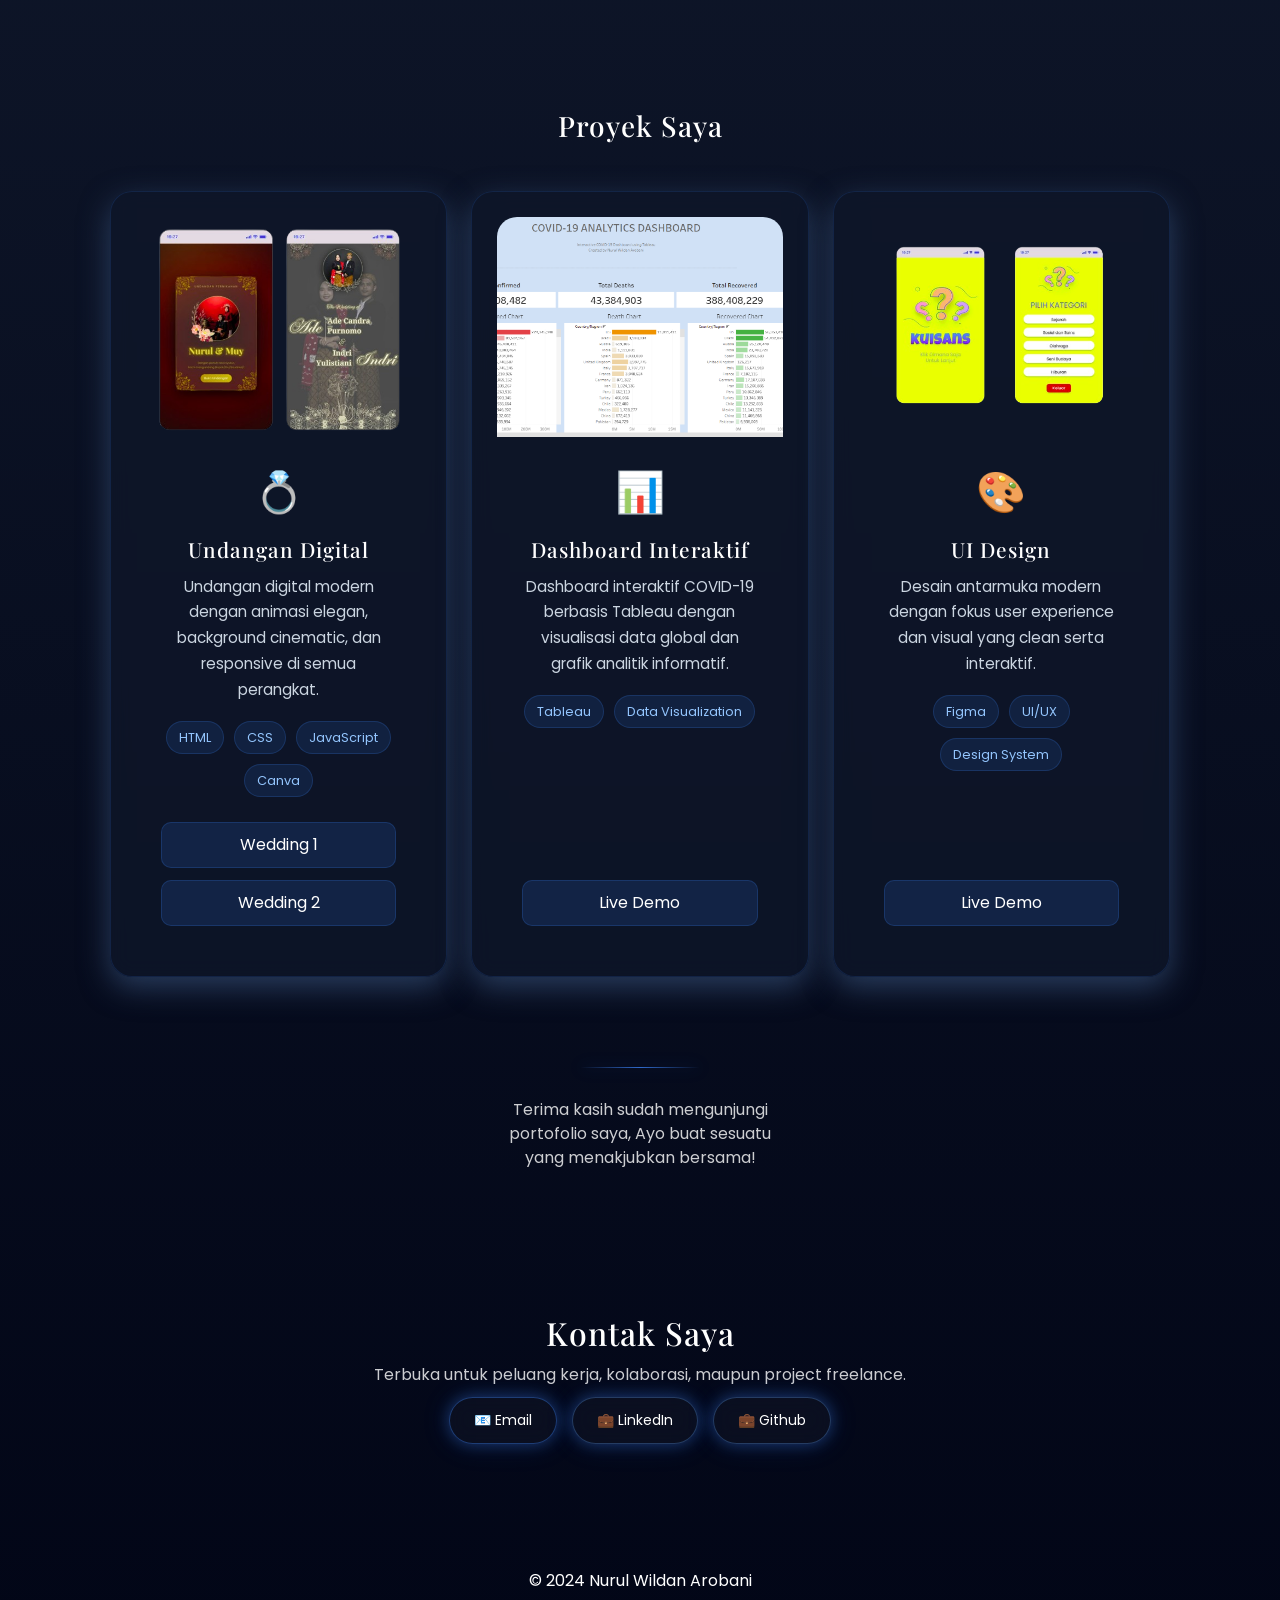
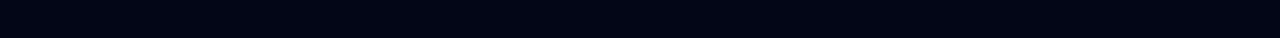
==== commit 45f03662: "add btn github" ====
--- a/home.html
+++ b/home.html
@@ -323,6 +323,14 @@
         >
           💼 LinkedIn
         </a>
+        <a
+          href="https://github.com/wild007est"
+          target="_blank"
+          class="contact-btn github-btn"
+        >
+          💼 Github
+        </a>
+
       </div>
     </section>
 
--- a/style.css
+++ b/style.css
@@ -802,6 +802,12 @@
   font-size: 14px;
 }
 
+/* GITHUB */
+.github-btn {
+  border-color: rgba(96,165,250,0.3);
+  font-size: 14px;
+}
+
 footer {
   text-align: center;
   padding: 20px 10px;
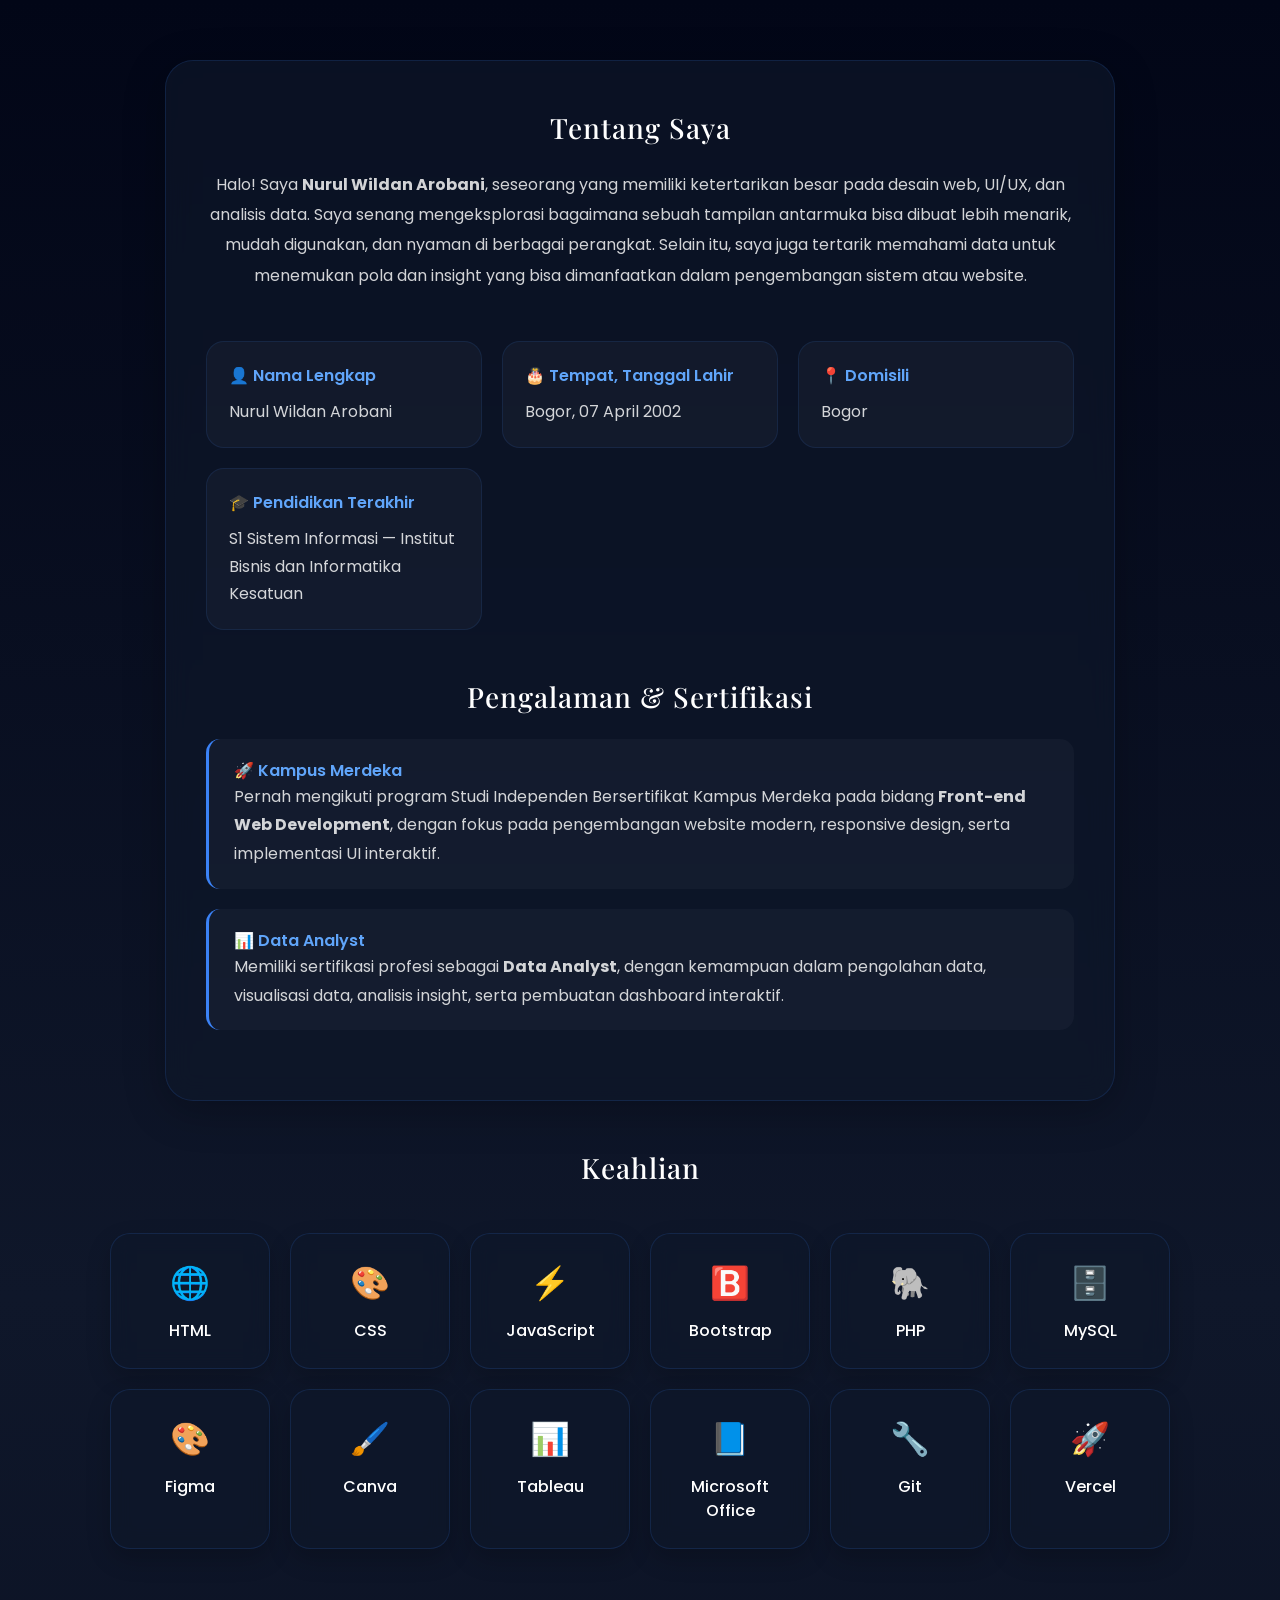
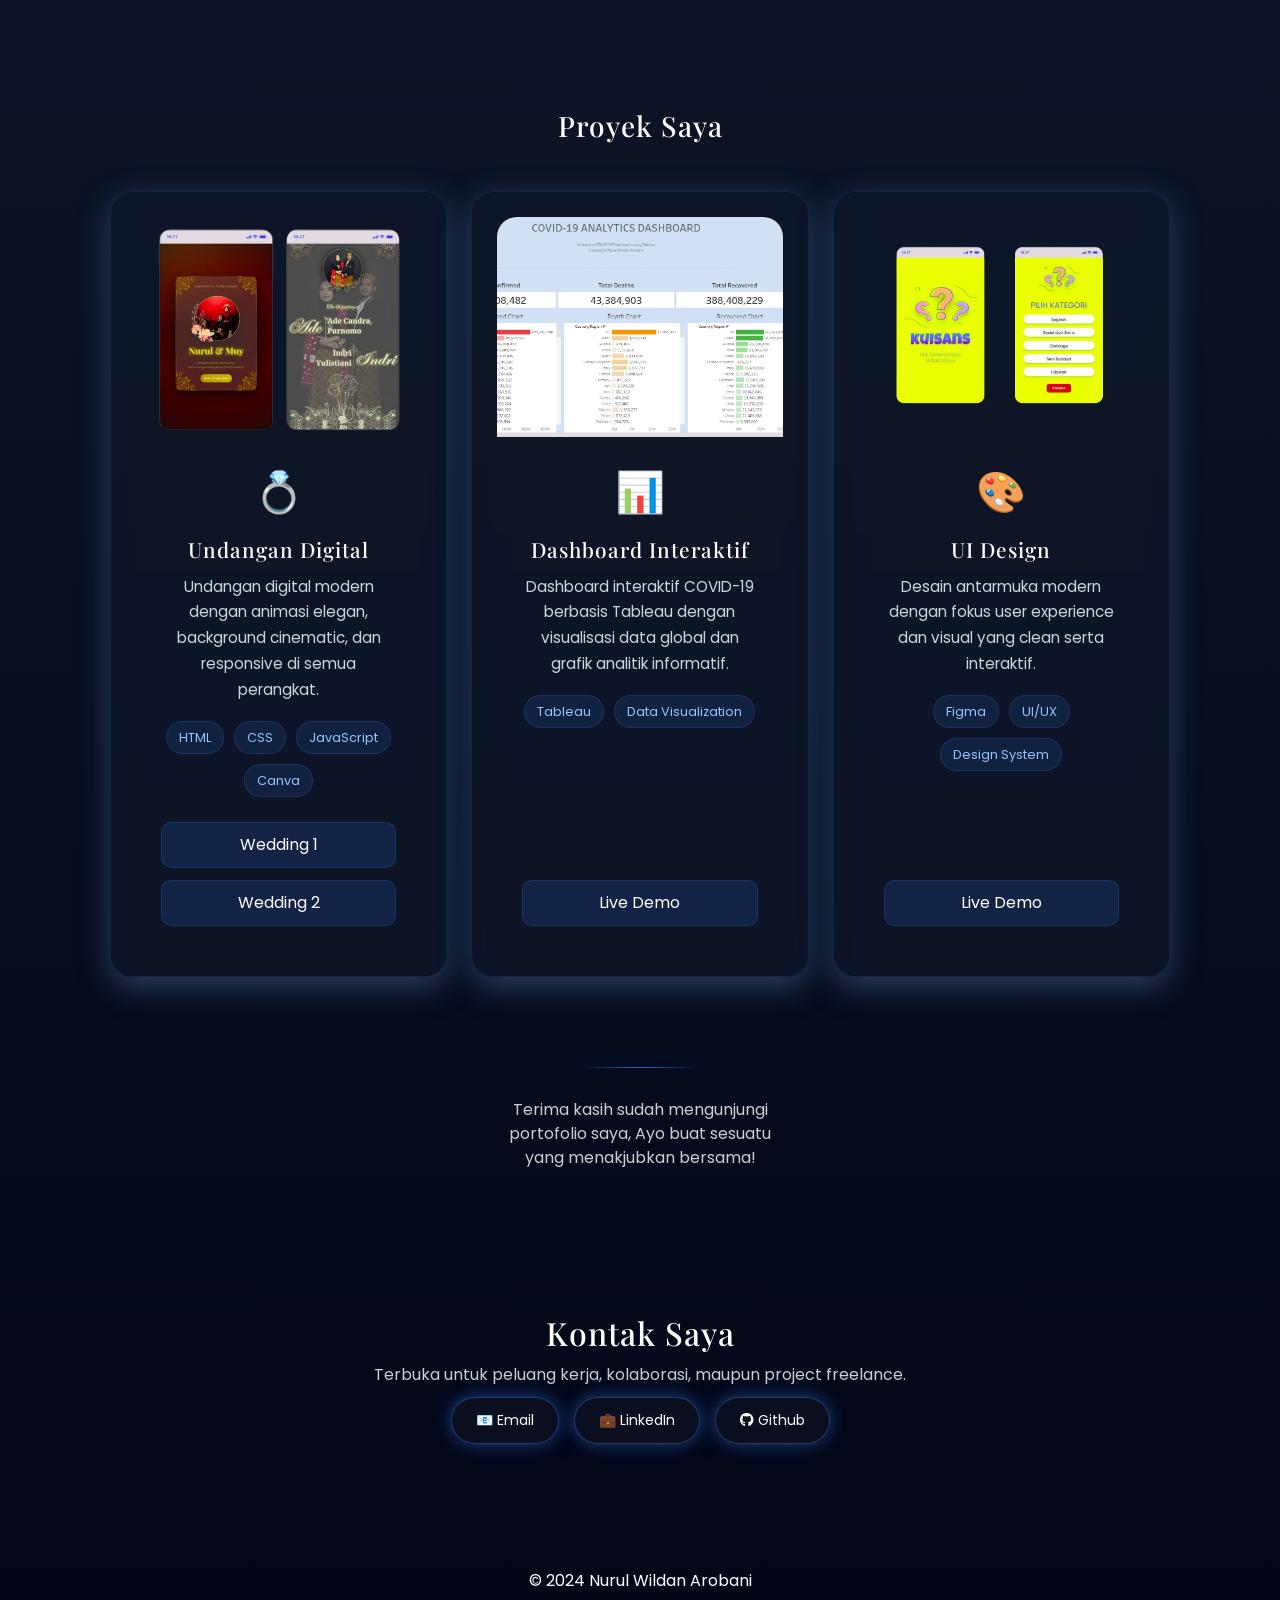
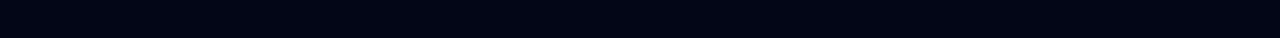
==== commit 0e1fb795: "edit btn github" ====
--- a/home.html
+++ b/home.html
@@ -10,6 +10,10 @@
       rel="stylesheet"
     />
     <link rel="stylesheet" href="https://unpkg.com/aos@2.3.4/dist/aos.css" />
+    <link
+      href="https://cdnjs.cloudflare.com/ajax/libs/font-awesome/6.5.1/css/all.min.css"
+      rel="stylesheet"
+    />
     <!-- Google Fonts -->
     <link
       href="https://fonts.googleapis.com/css2?family=Playfair+Display:wght@500;600;700&family=Poppins:wght@300;400;500;600&display=swap"
@@ -328,7 +332,7 @@
           target="_blank"
           class="contact-btn github-btn"
         >
-          💼 Github
+          <i class="fab fa-github"></i> Github
         </a>
 
       </div>
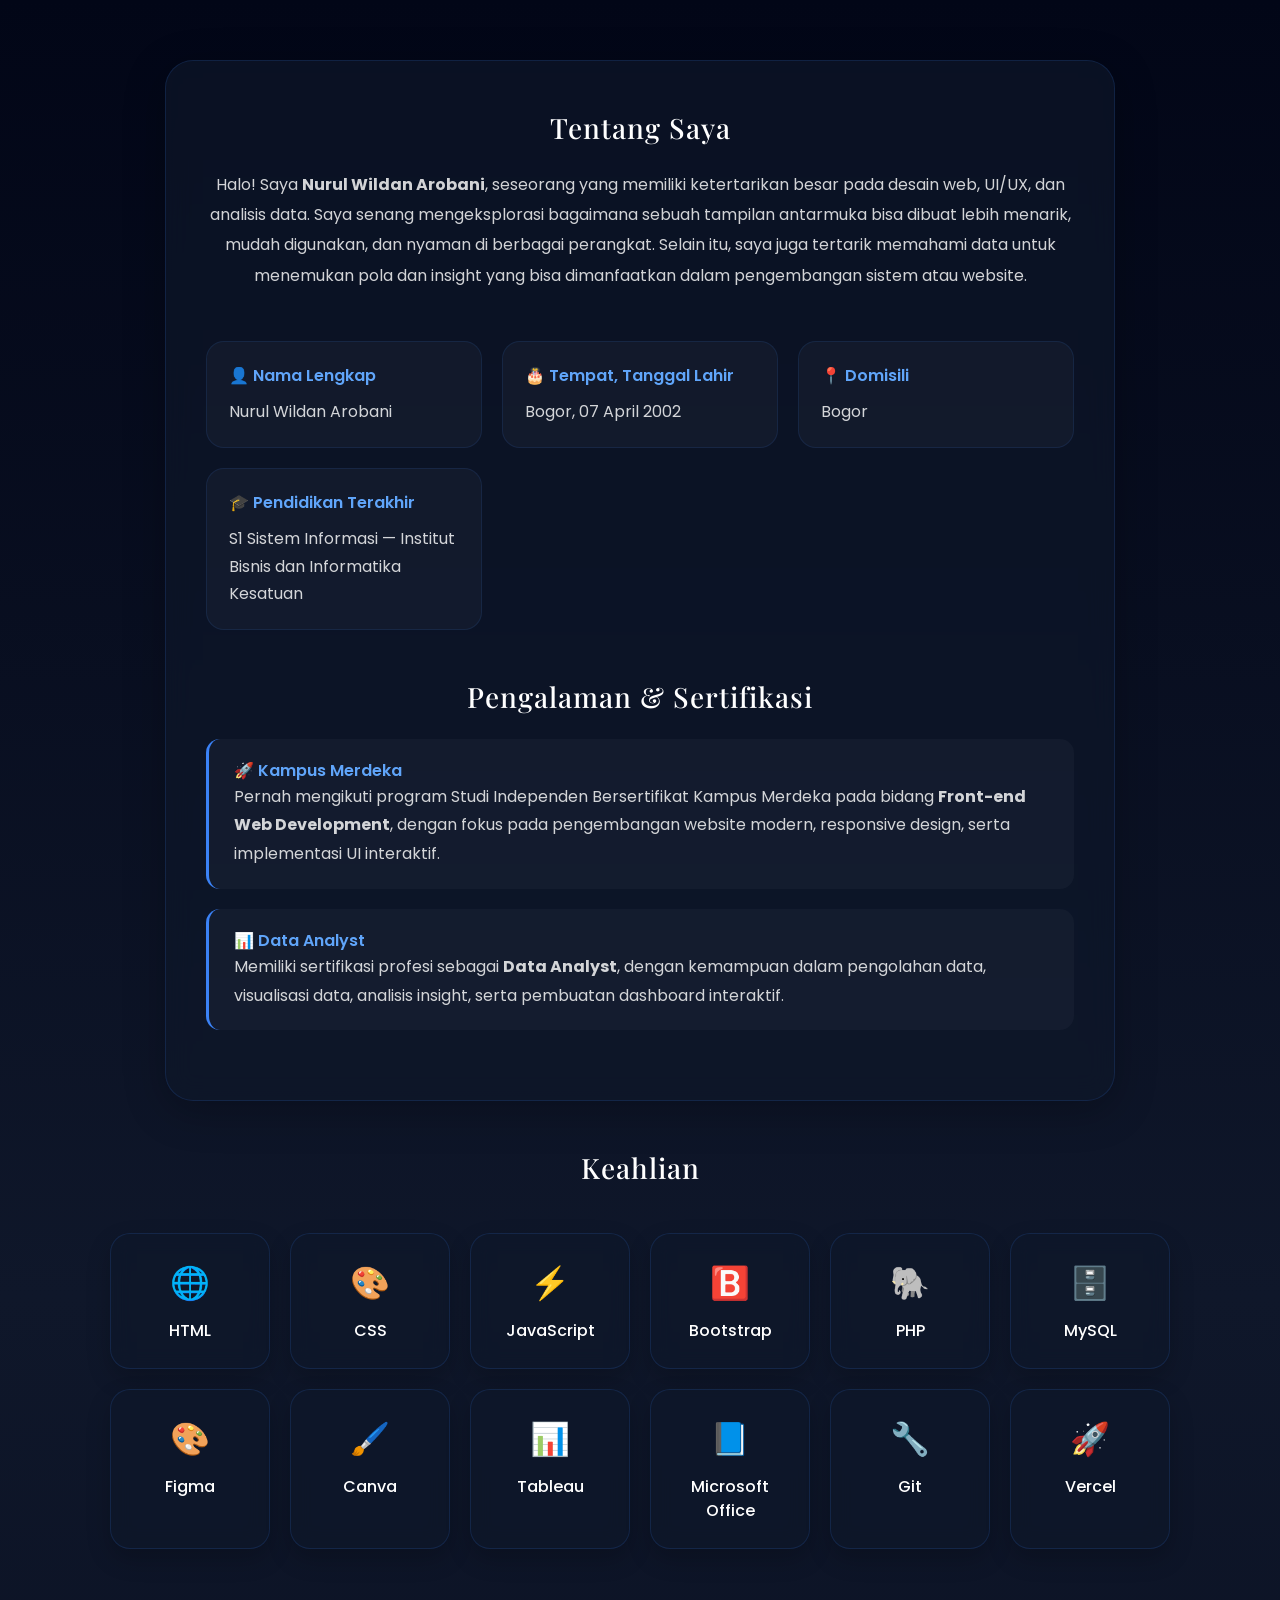
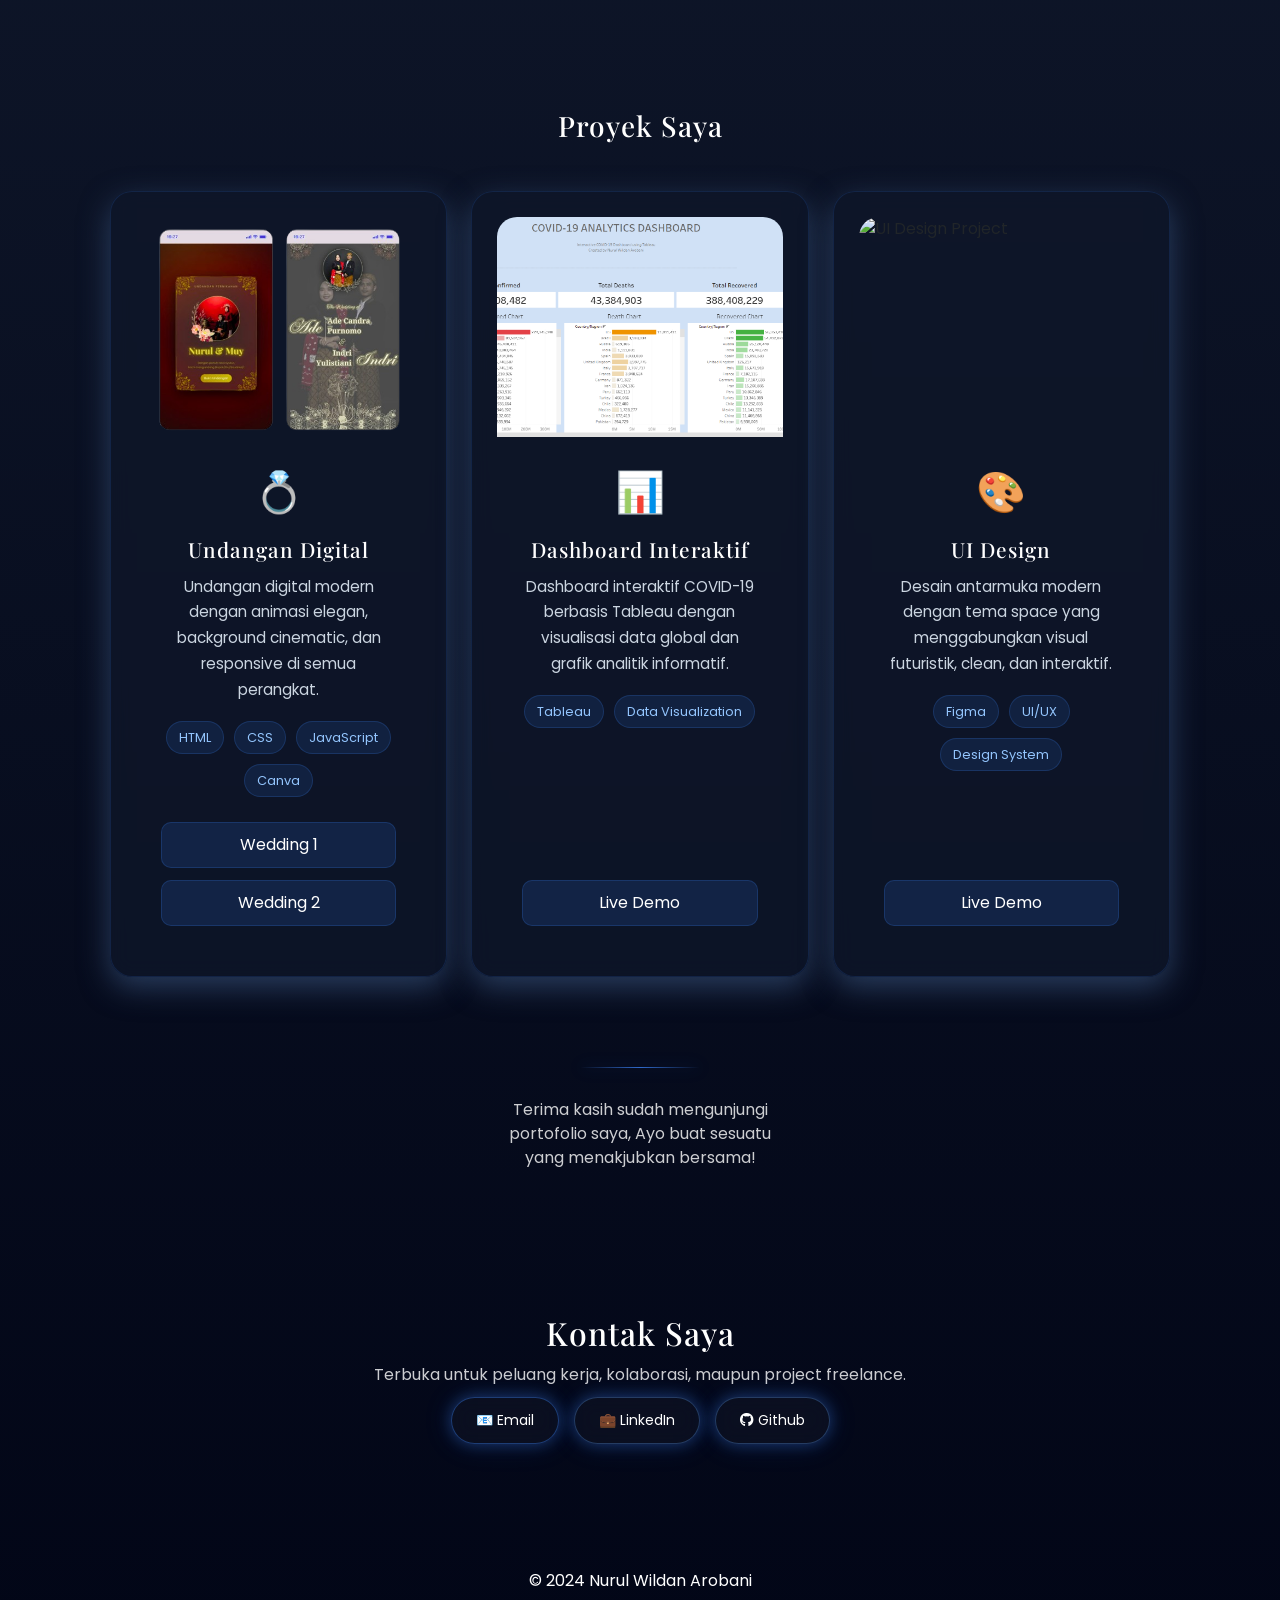
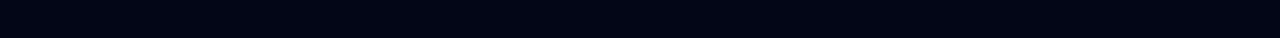
==== commit 65b64514: "update card ui" ====
--- a/home.html
+++ b/home.html
@@ -260,7 +260,7 @@
           <div class="col-12 col-md-6 col-lg-4" data-aos="zoom-in">
             <div class="card project-card">
               <img
-                src="img/quizz1.png"
+                src="sema.png"
                 alt="UI Design Project"
                 class="project-image"
               />
@@ -272,8 +272,7 @@
                   <h3>UI Design</h3>
 
                   <p>
-                    Desain antarmuka modern dengan fokus user experience dan
-                    visual yang clean serta interaktif.
+                    Desain antarmuka modern dengan tema space yang menggabungkan visual futuristik, clean, dan interaktif.
                   </p>
 
                   <div class="project-tech">
@@ -285,7 +284,7 @@
 
                 <div class="project-buttons">
                   <a
-                    href="https://www.figma.com/proto/cIwwd30l8bQNE3BjrJT1BF/quizz-app?node-id=1-13&p=f&t=pZZPyq2mwiGAbmTc-1&scaling=contain&content-scaling=fixed&page-id=0%3A1&starting-point-node-id=1%3A136&show-proto-sidebar=1"
+                    href="https://www.figma.com/design/0JBkFuw37RqDsJeMl0bQbx/SEMAREWARDS?node-id=45-2848&t=o7Zv9m8thK8OncZe-1"
                     target="_blank"
                     class="project-wd"
                   >
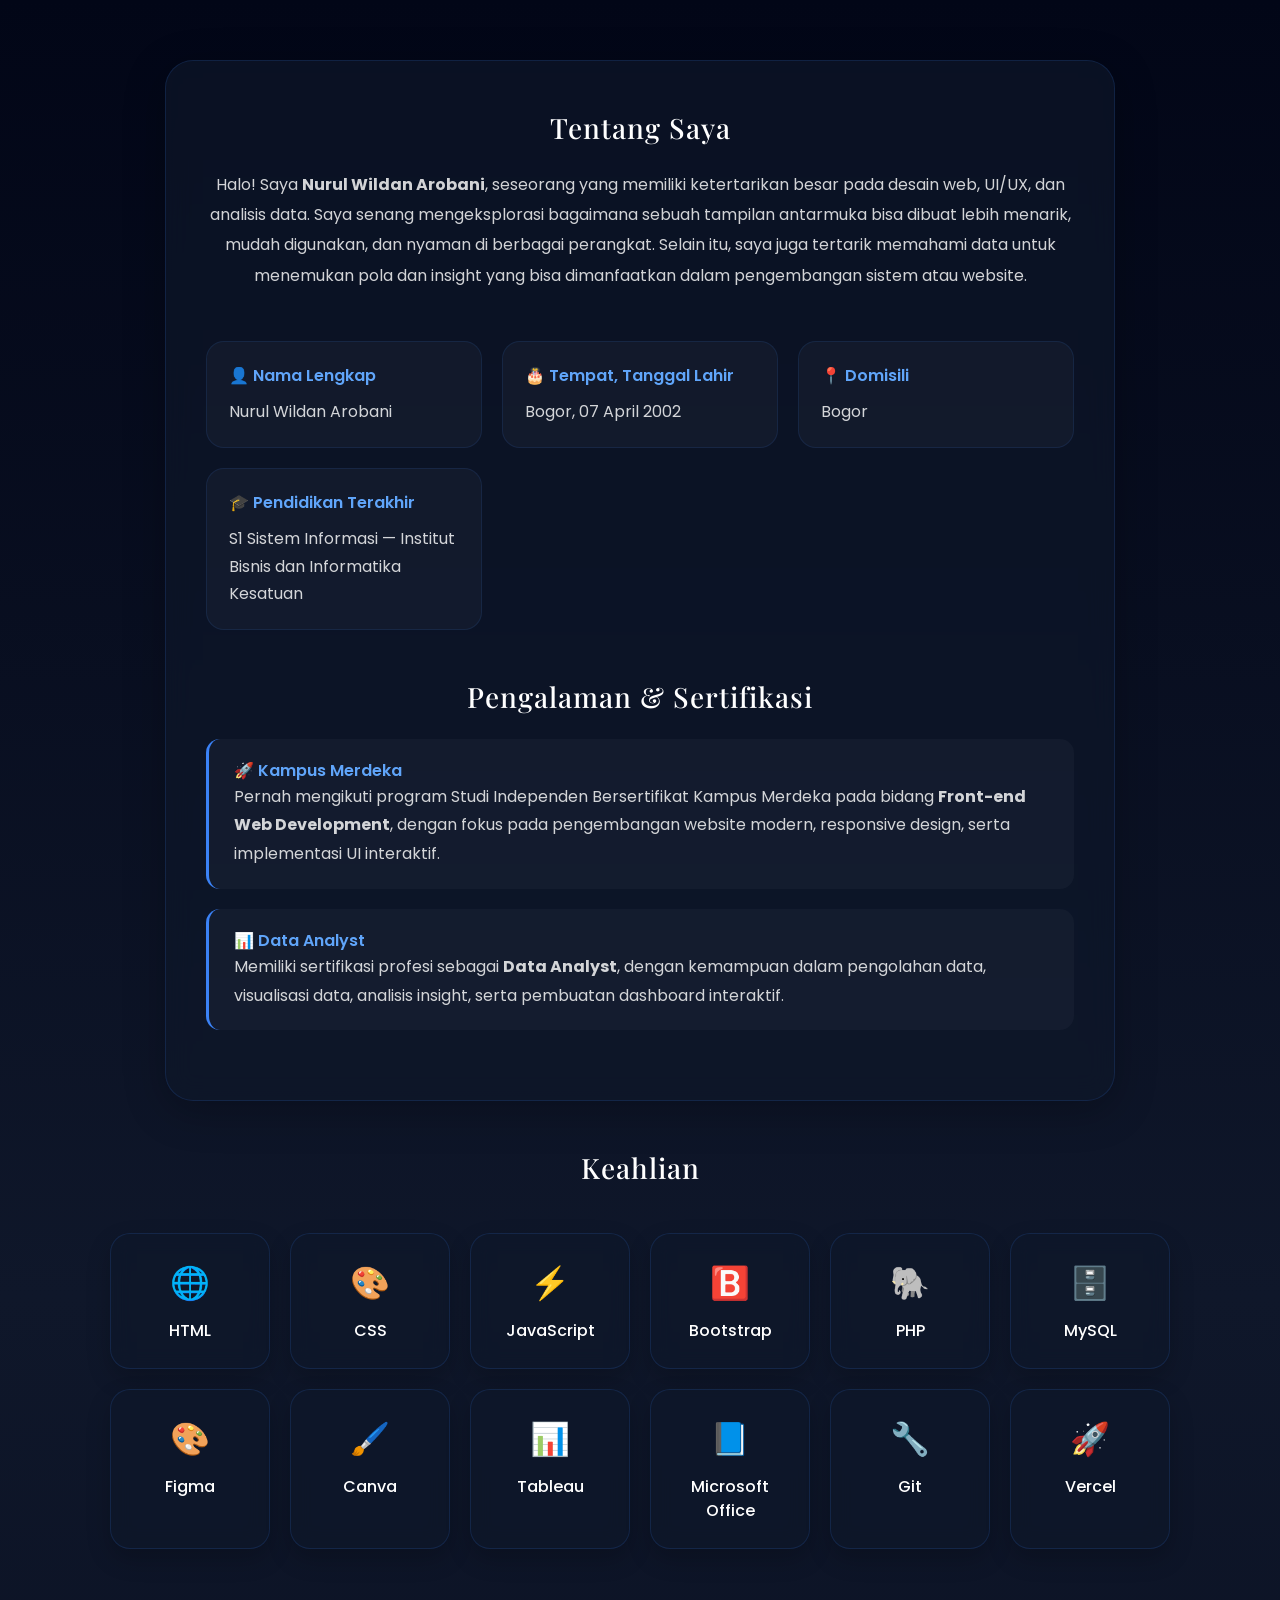
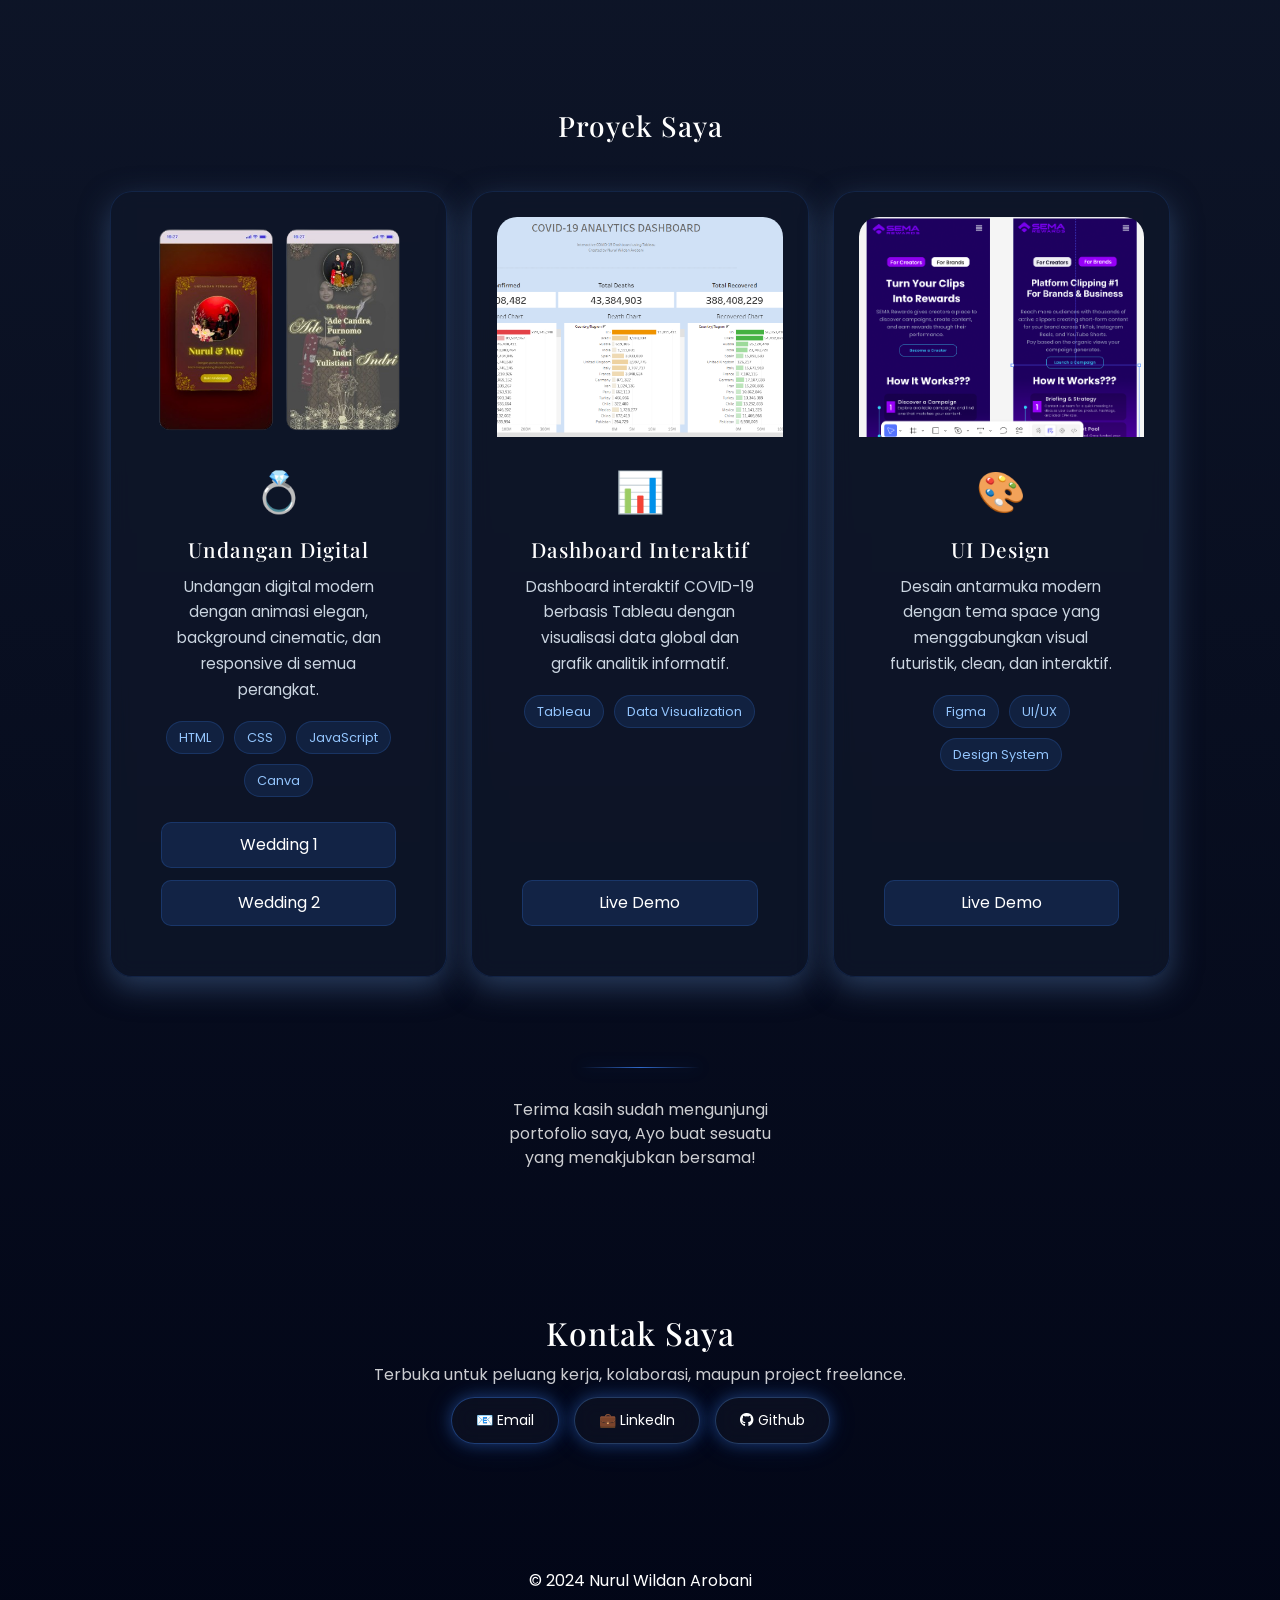
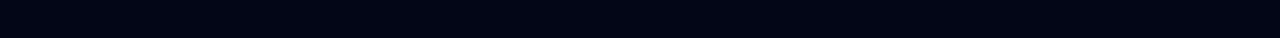
==== commit fc4557b3: "edit foto card ui" ====
--- a/home.html
+++ b/home.html
@@ -260,7 +260,7 @@
           <div class="col-12 col-md-6 col-lg-4" data-aos="zoom-in">
             <div class="card project-card">
               <img
-                src="sema.png"
+                src="img/sema.png"
                 alt="UI Design Project"
                 class="project-image"
               />
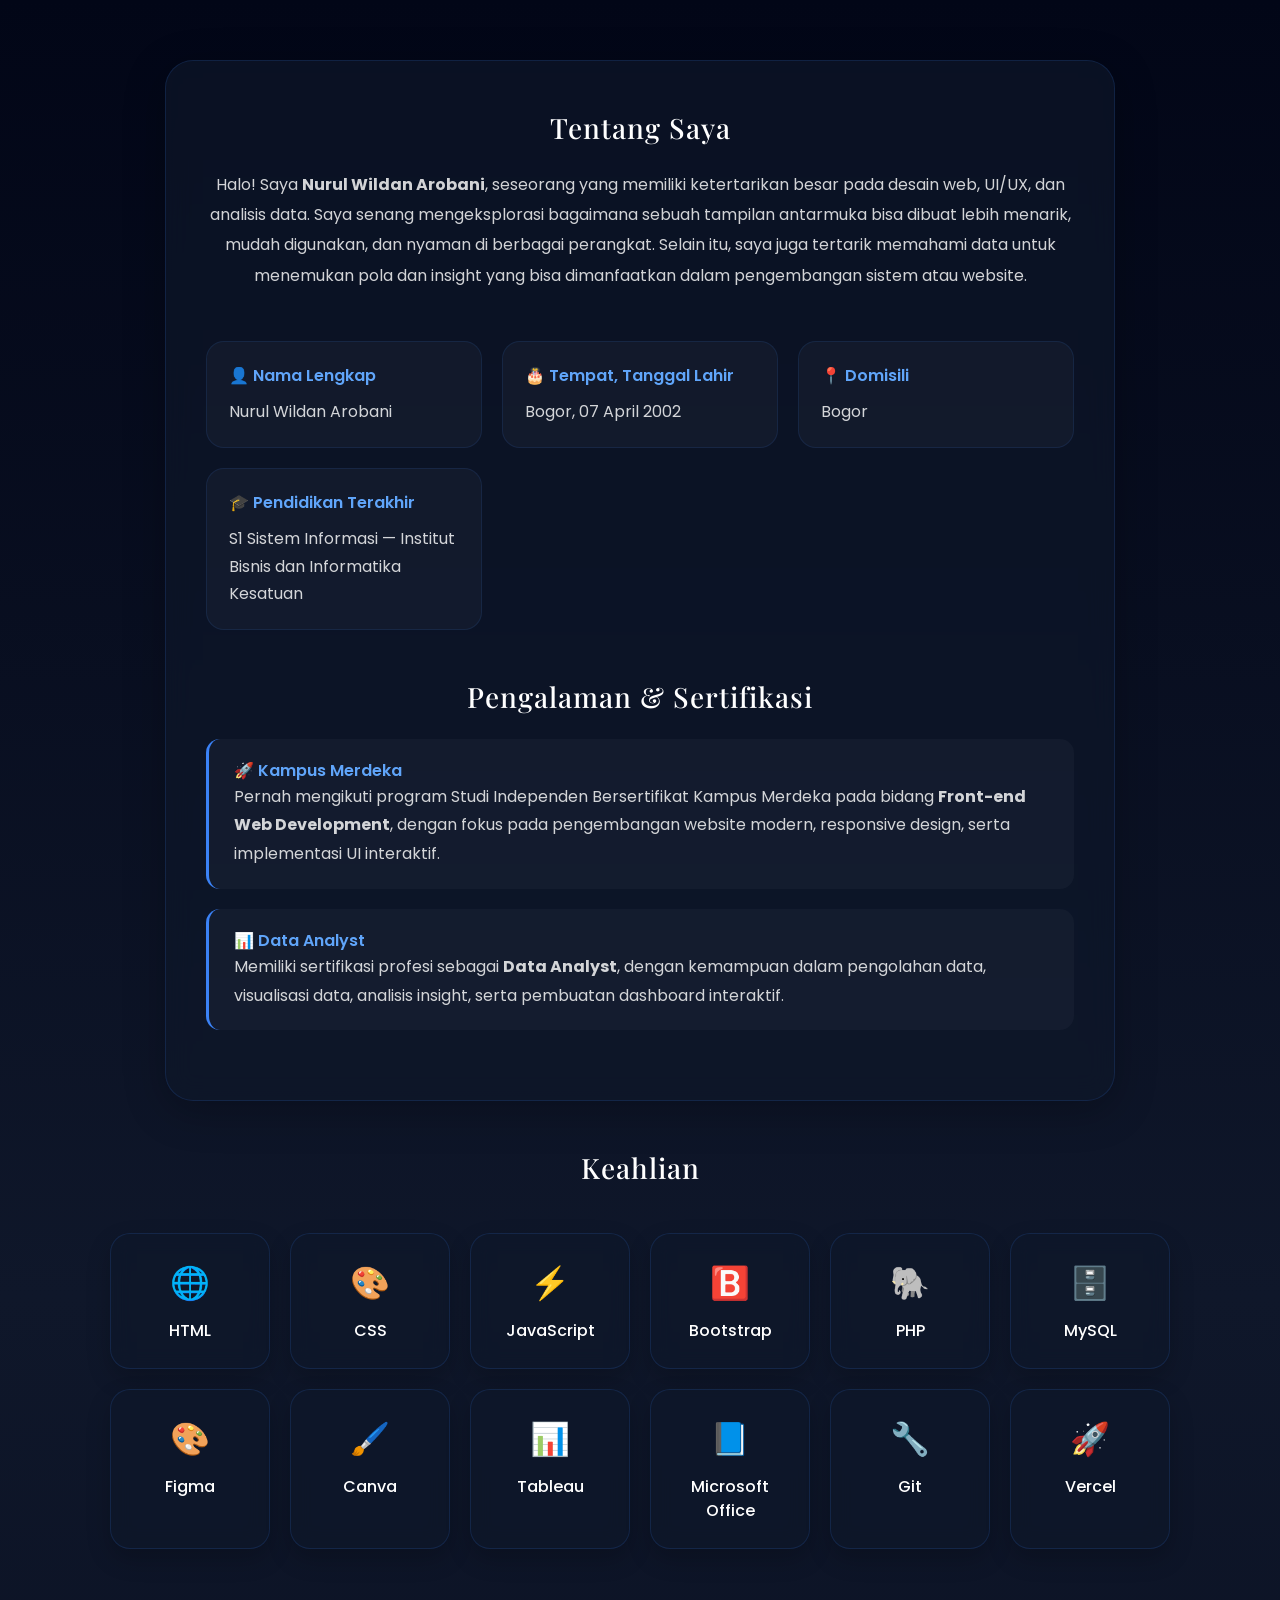
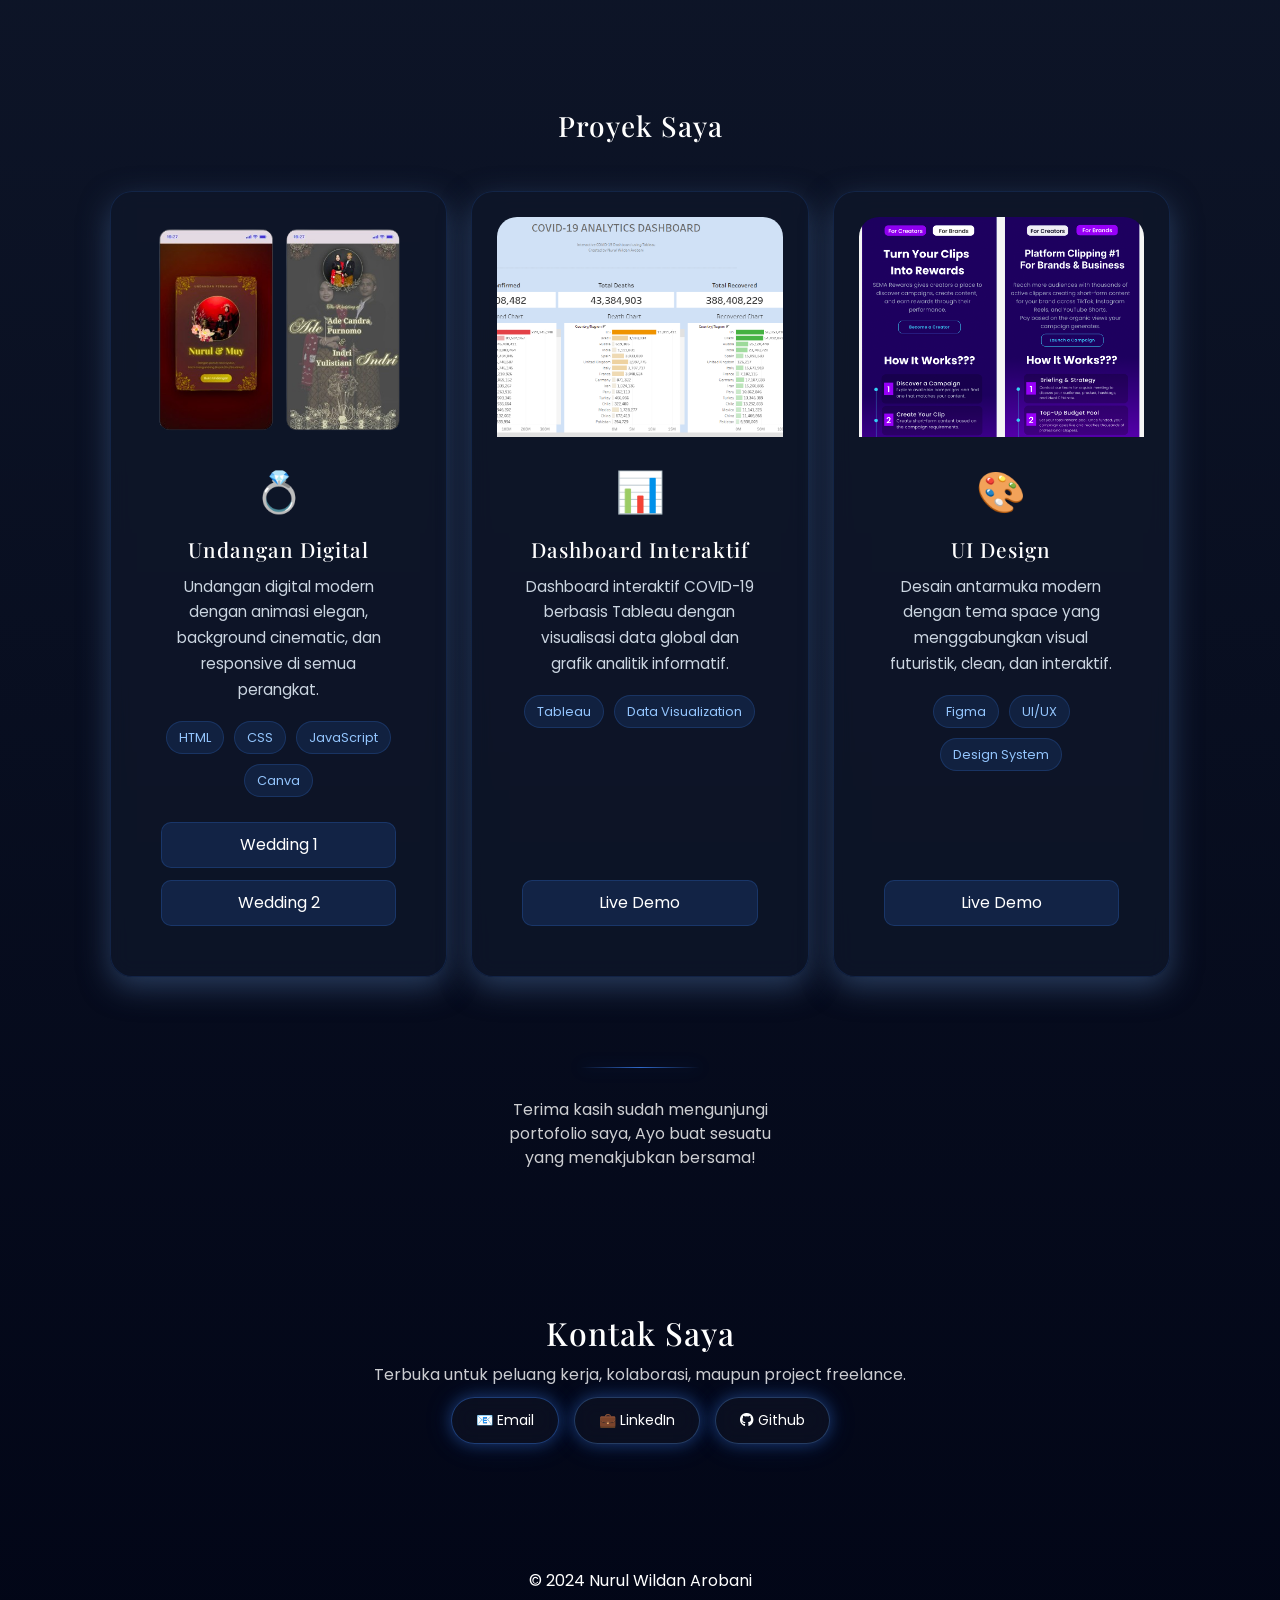
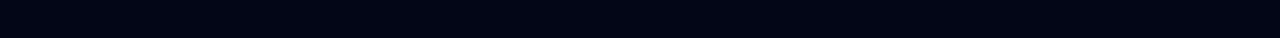
==== commit 77a2d623: "edit foto card ui" ====
--- a/home.html
+++ b/home.html
@@ -260,7 +260,7 @@
           <div class="col-12 col-md-6 col-lg-4" data-aos="zoom-in">
             <div class="card project-card">
               <img
-                src="img/sema.png"
+                src="img/sema1.png"
                 alt="UI Design Project"
                 class="project-image"
               />
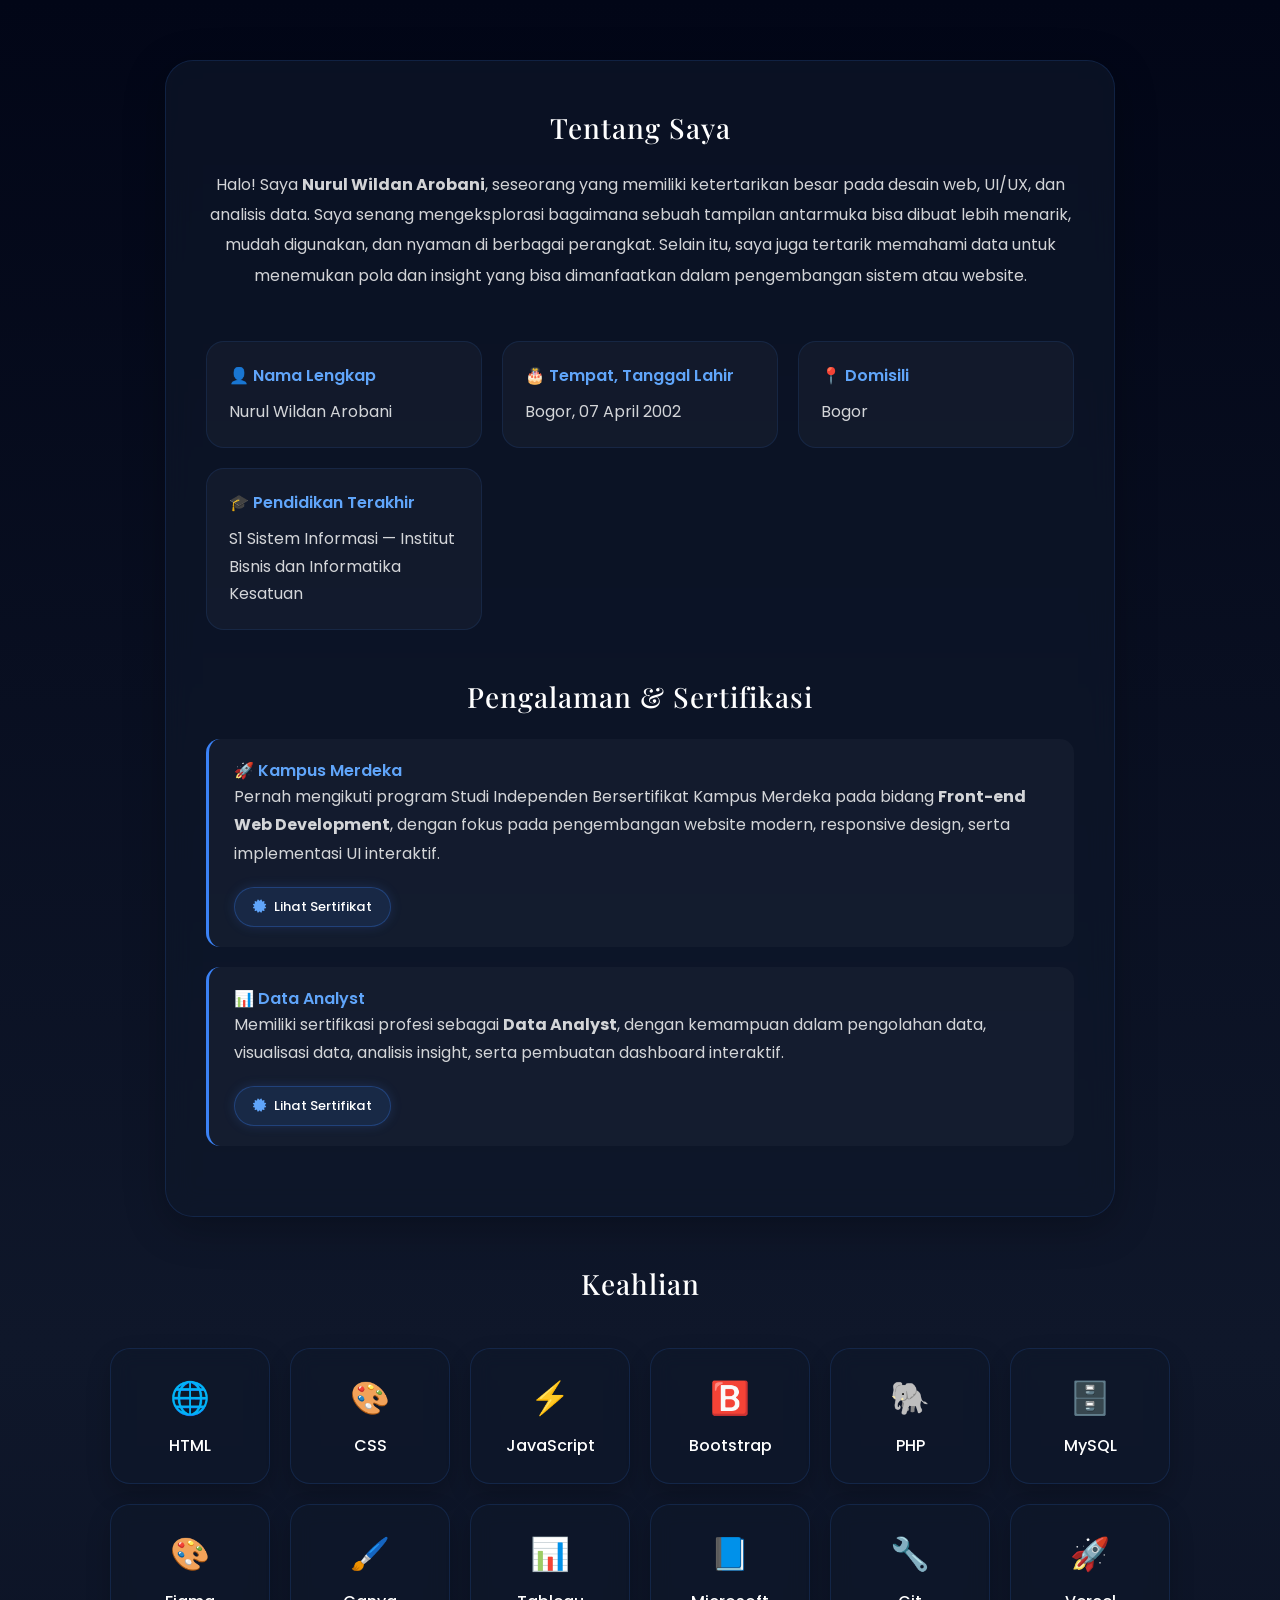
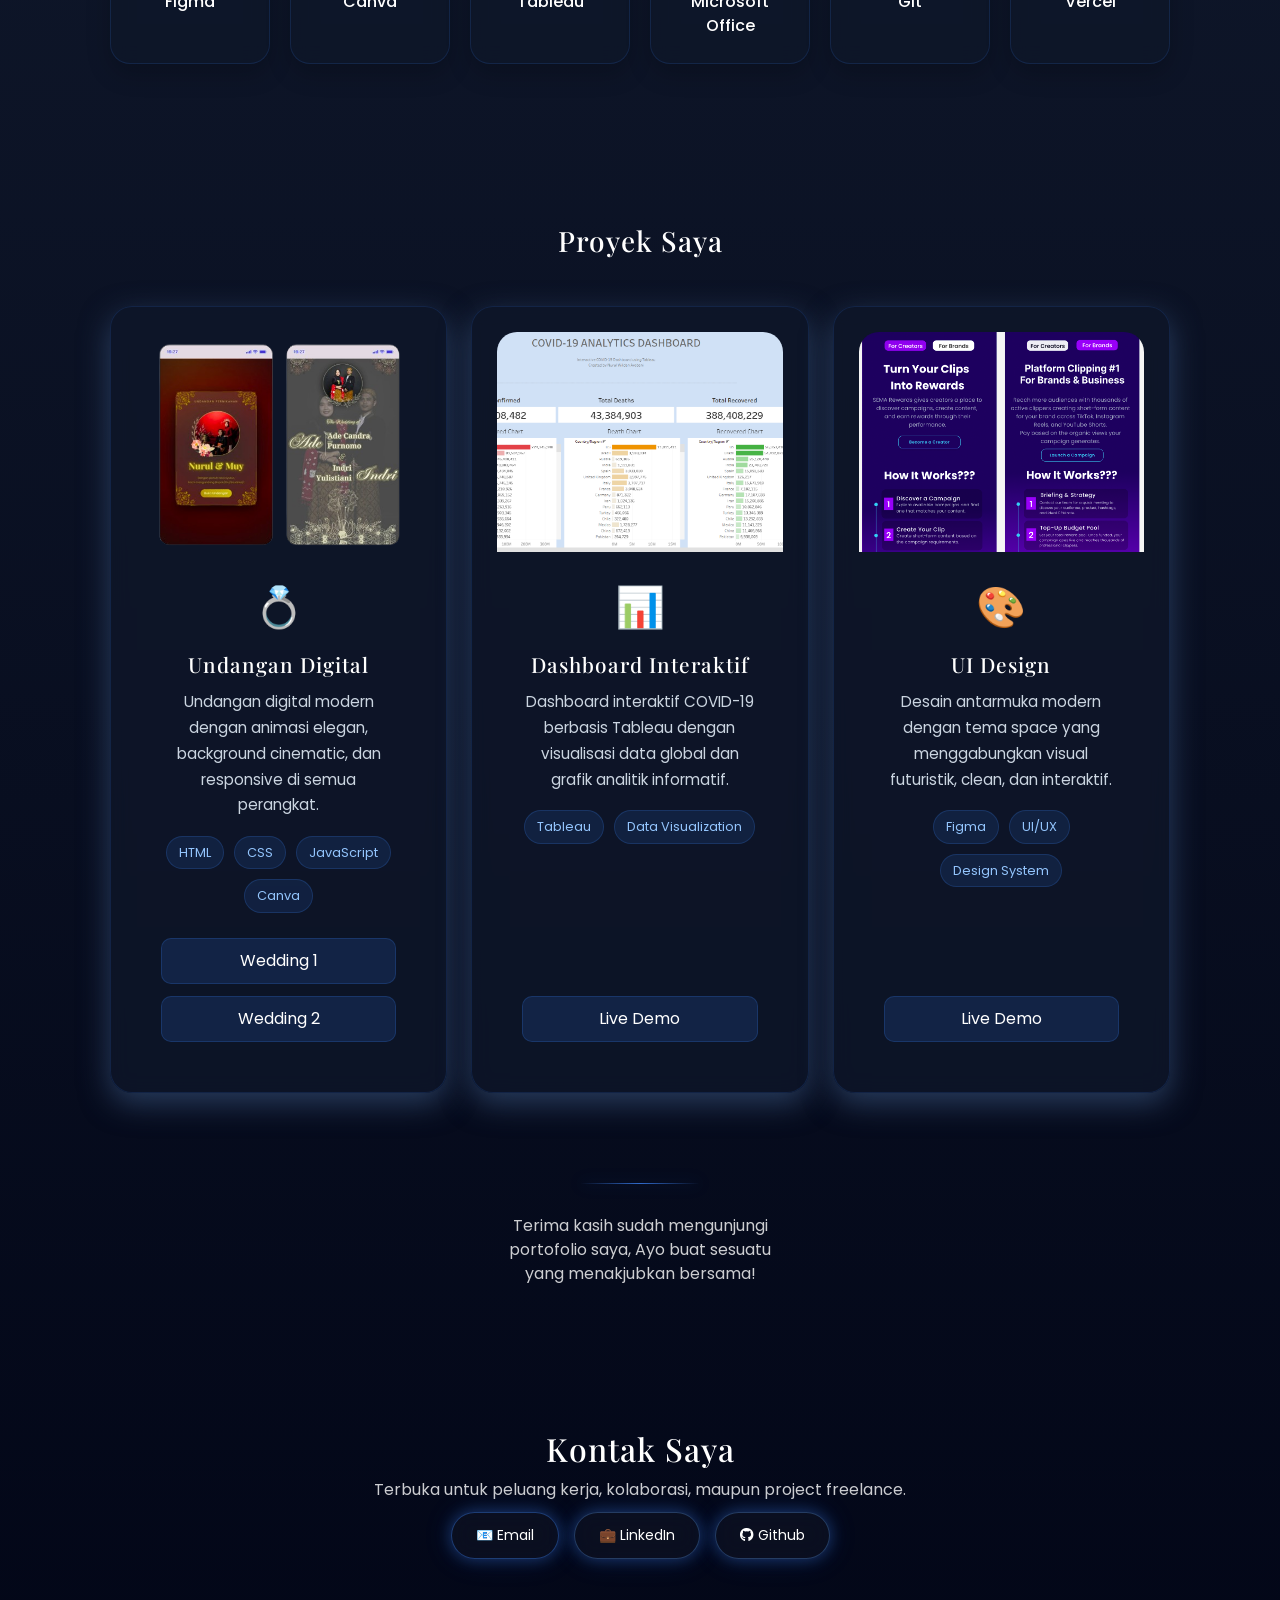
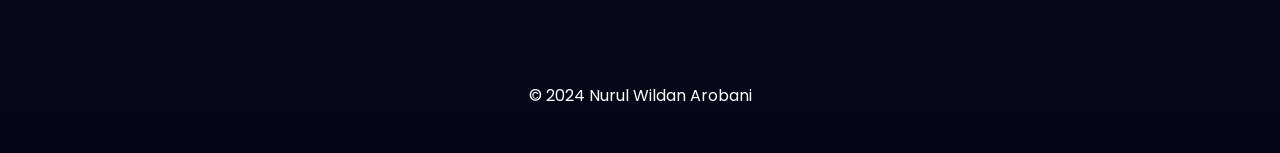
==== commit 47a4d000: "add button sertificate" ====
--- a/home.html
+++ b/home.html
@@ -76,6 +76,14 @@
                 pengembangan website modern, responsive design, serta
                 implementasi UI interaktif.
               </p>
+              <a
+                href="sertifikat/sertifstupen.pdf"
+                target="_blank"
+                class="certification-btn"
+              >
+                <i class="fas fa-certificate"></i>
+                Lihat Sertifikat
+              </a>
             </div>
 
             <div class="experience-item" data-aos="fade-up">
@@ -87,6 +95,14 @@
                 data, visualisasi data, analisis insight, serta pembuatan
                 dashboard interaktif.
               </p>
+              <a
+                href="sertifikat/sertifdataanalyst.pdf"
+                target="_blank"
+                class="certification-btn"
+              >
+                <i class="fas fa-certificate"></i>
+                Lihat Sertifikat
+              </a>
             </div>
           </div>
         </div>
--- a/style.css
+++ b/style.css
@@ -370,6 +370,57 @@
   margin: 0;
 }
 
+/* ================= CERTIFICATION BUTTON ================= */
+
+.certification-btn {
+  display: inline-flex;
+  align-items: center;
+  justify-content: center;
+  gap: 8px;
+
+  margin-top: 18px;
+  padding: 9px 18px;
+
+  border-radius: 50px;
+
+  background: rgba(59,130,246,0.12);
+
+  border: 1px solid rgba(59,130,246,0.3);
+
+  color: white;
+
+  text-decoration: none;
+
+  font-size: 0.82rem;
+  font-weight: 500;
+
+  box-shadow:
+    0 0 12px rgba(59,130,246,0.18);
+
+  transition: all 0.3s ease;
+}
+
+.certification-btn i {
+  color: #60a5fa;
+}
+
+.certification-btn:hover {
+  background: rgba(59,130,246,0.7);
+
+  border-color: rgba(59,130,246,0.7);
+
+  transform: translateY(-2px);
+
+  box-shadow:
+    0 0 20px rgba(59,130,246,0.3);
+
+  color: white;
+}
+
+.certification-btn:active {
+  transform: scale(0.96);
+}
+
 /* PROJECT CARD */
 /* PROJECT CARD */
 .project-card {
@@ -969,6 +1020,13 @@
 
     line-height: 1.8;
   }
+
+  .certification-btn {
+  width: 100%;
+  margin-top: 15px;
+  font-size: 0.8rem;
+  }
+
   .tech-grid {
   grid-template-columns: repeat(2, 1fr);
   gap: 14px;
